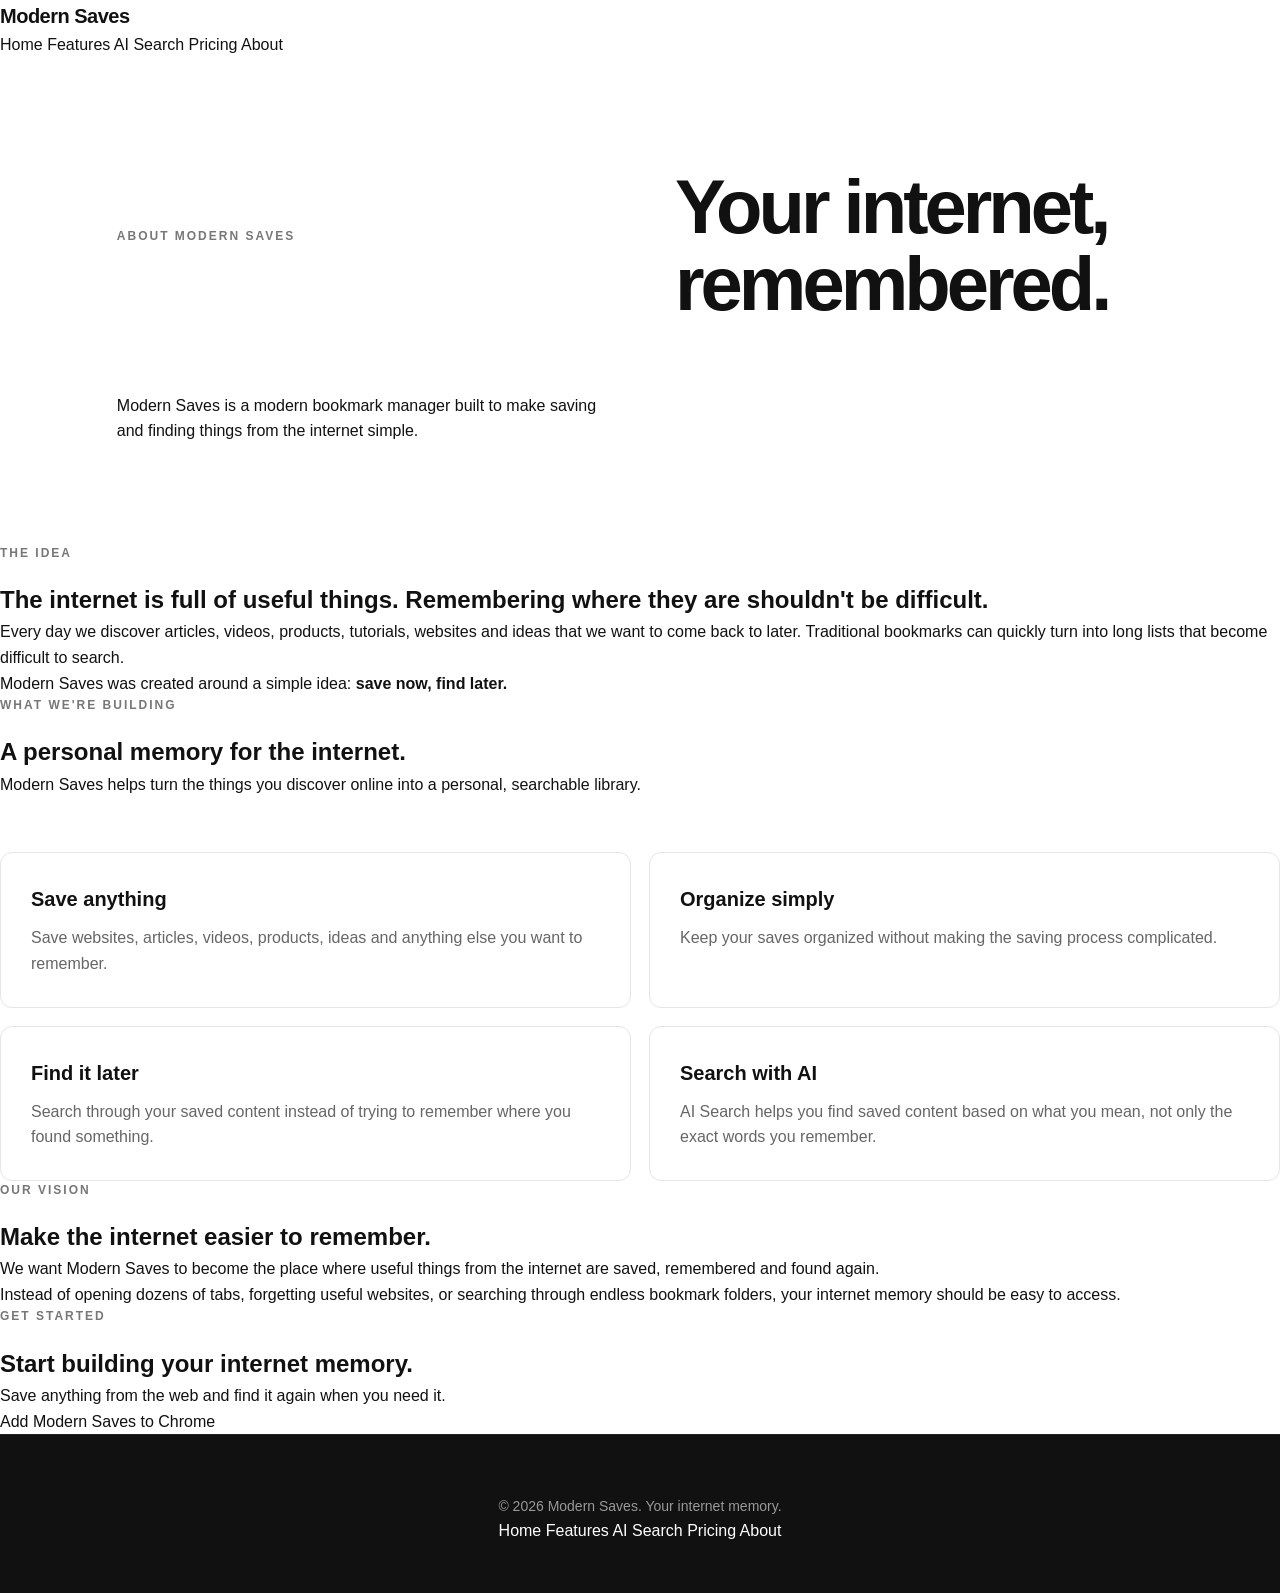
==== about.html @ 0cae53b7 "Add About page for Modern Saves website This file contains the HTML structure and content for the Ab" ====
<!DOCTYPE html>
<html lang="en">
<head>
    <meta charset="UTF-8">
    <meta name="viewport" content="width=device-width, initial-scale=1.0">

    <title>About Modern Saves — Your Internet Memory</title>

    <meta name="description" content="Learn about Modern Saves, a modern bookmark manager built to help you save anything from the web and find it again when you need it.">

    <meta name="keywords" content="Modern Saves, bookmark manager, bookmark organizer, save anything from the web, AI bookmark manager">

    <link rel="canonical" href="https://modern-saves-website-76wo.vercel.app/about.html">

    <meta property="og:title" content="About Modern Saves">
    <meta property="og:description" content="Modern Saves is your internet memory — save anything from the web and find it when you need it.">
    <meta property="og:type" content="website">
    <meta property="og:url" content="https://modern-saves-website-76wo.vercel.app/about.html">

    <link rel="stylesheet" href="style.css">
</head>

<body>

<header>
    <nav>
        <a href="index.html" class="logo">Modern Saves</a>

        <div class="nav-links">
            <a href="index.html">Home</a>
            <a href="features.html">Features</a>
            <a href="ai-search.html">AI Search</a>
            <a href="pricing.html">Pricing</a>
            <a href="about.html">About</a>
        </div>
    </nav>
</header>


<main>

<section class="hero">

    <p class="eyebrow">ABOUT MODERN SAVES</p>

    <h1>Your internet, remembered.</h1>

    <p>
        Modern Saves is a modern bookmark manager built to make saving
        and finding things from the internet simple.
    </p>

</section>


<section>

    <div class="section-heading">

        <p class="eyebrow">THE IDEA</p>

        <h2>The internet is full of useful things. Remembering where they are shouldn't be difficult.</h2>

        <p>
            Every day we discover articles, videos, products, tutorials,
            websites and ideas that we want to come back to later.
            Traditional bookmarks can quickly turn into long lists that
            become difficult to search.
        </p>

        <p>
            Modern Saves was created around a simple idea:
            <strong>save now, find later.</strong>
        </p>

    </div>

</section>


<section>

    <div class="section-heading">

        <p class="eyebrow">WHAT WE'RE BUILDING</p>

        <h2>A personal memory for the internet.</h2>

        <p>
            Modern Saves helps turn the things you discover online into
            a personal, searchable library.
        </p>

    </div>


    <div class="feature-grid">

        <div class="feature-card">
            <h3>Save anything</h3>

            <p>
                Save websites, articles, videos, products, ideas and
                anything else you want to remember.
            </p>
        </div>


        <div class="feature-card">
            <h3>Organize simply</h3>

            <p>
                Keep your saves organized without making the saving
                process complicated.
            </p>
        </div>


        <div class="feature-card">
            <h3>Find it later</h3>

            <p>
                Search through your saved content instead of trying to
                remember where you found something.
            </p>
        </div>


        <div class="feature-card">
            <h3>Search with AI</h3>

            <p>
                AI Search helps you find saved content based on what
                you mean, not only the exact words you remember.
            </p>
        </div>

    </div>

</section>


<section>

    <div class="section-heading">

        <p class="eyebrow">OUR VISION</p>

        <h2>Make the internet easier to remember.</h2>

        <p>
            We want Modern Saves to become the place where useful things
            from the internet are saved, remembered and found again.
        </p>

        <p>
            Instead of opening dozens of tabs, forgetting useful websites,
            or searching through endless bookmark folders, your internet
            memory should be easy to access.
        </p>

    </div>

</section>


<section class="cta">

    <p class="eyebrow">GET STARTED</p>

    <h2>Start building your internet memory.</h2>

    <p>
        Save anything from the web and find it again when you need it.
    </p>

    <a href="https://chromewebstore.google.com/detail/modern-saves/fnjaghebjbpdjbkgcealmfcdiagnfbpa"
       class="button">
        Add Modern Saves to Chrome
    </a>

</section>

</main>


<footer>

    <p>© 2026 Modern Saves. Your internet memory.</p>

    <div>
        <a href="index.html">Home</a>
        <a href="features.html">Features</a>
        <a href="ai-search.html">AI Search</a>
        <a href="pricing.html">Pricing</a>
        <a href="about.html">About</a>
    </div>

</footer>

<script src="script.js"></script>

</body>
</html>
---- style.css ----
* {
    margin: 0;
    padding: 0;
    box-sizing: border-box;
}

html {
    scroll-behavior: smooth;
}

body {
    font-family: -apple-system, BlinkMacSystemFont, "Segoe UI", sans-serif;
    background: #ffffff;
    color: #111111;
    line-height: 1.6;
}

a {
    color: inherit;
    text-decoration: none;
}

/* NAVBAR */

.navbar {
    height: 72px;
    display: flex;
    align-items: center;
    justify-content: space-between;
    padding: 0 6%;
    border-bottom: 1px solid #eeeeee;
    position: sticky;
    top: 0;
    background: rgba(255, 255, 255, 0.95);
    backdrop-filter: blur(12px);
    z-index: 100;
}

.logo {
    font-size: 20px;
    font-weight: 700;
    letter-spacing: -0.5px;
}

.navbar nav {
    display: flex;
    gap: 28px;
    font-size: 14px;
    color: #555555;
}

.navbar nav a:hover {
    color: #111111;
}

.nav-button,
.primary-button {
    display: inline-block;
    background: #111111;
    color: #ffffff;
    padding: 12px 20px;
    border-radius: 8px;
    font-size: 14px;
    font-weight: 600;
    transition: 0.2s ease;
}

.nav-button:hover,
.primary-button:hover {
    transform: translateY(-2px);
    opacity: 0.9;
}

/* HERO */

.hero {
    max-width: 1200px;
    margin: auto;
    padding: 110px 6% 100px;
    display: grid;
    grid-template-columns: 1fr 1fr;
    gap: 70px;
    align-items: center;
}

.eyebrow {
    font-size: 12px;
    font-weight: 700;
    letter-spacing: 2px;
    color: #777777;
    margin-bottom: 18px;
}

.hero h1 {
    font-size: clamp(44px, 6vw, 76px);
    line-height: 1.02;
    letter-spacing: -4px;
    max-width: 700px;
}

.hero h1 span {
    display: block;
    color: #777777;
}

.hero-text {
    margin-top: 26px;
    max-width: 580px;
    font-size: 18px;
    color: #666666;
}

.hero-buttons {
    display: flex;
    gap: 14px;
    margin-top: 34px;
    flex-wrap: wrap;
}

.secondary-button {
    display: inline-block;
    padding: 12px 20px;
    border: 1px solid #dddddd;
    border-radius: 8px;
    font-size: 14px;
    font-weight: 600;
}

.secondary-button:hover {
    background: #f5f5f5;
}

/* PRODUCT PREVIEW */

.product-preview {
    display: flex;
    justify-content: center;
}

.preview-window {
    width: 100%;
    max-width: 520px;
    border: 1px solid #dddddd;
    border-radius: 14px;
    overflow: hidden;
    box-shadow: 0 25px 70px rgba(0, 0, 0, 0.12);
}

.preview-top {
    height: 48px;
    display: flex;
    align-items: center;
    justify-content: center;
    border-bottom: 1px solid #eeeeee;
    position: relative;
}

.preview-dots {
    position: absolute;
    left: 16px;
    display: flex;
    gap: 5px;
}

.preview-dots span {
    width: 8px;
    height: 8px;
    border-radius: 50%;
    background: #cccccc;
}

.preview-title {
    font-size: 13px;
    font-weight: 600;
}

.preview-content {
    display: flex;
    min-height: 350px;
}

.preview-sidebar {
    width: 135px;
    padding: 20px 15px;
    border-right: 1px solid #eeeeee;
    font-size: 12px;
}

.preview-sidebar strong {
    display: block;
    margin-bottom: 20px;
}

.preview-sidebar div {
    padding: 7px 0;
    color: #777777;
}

.preview-main {
    flex: 1;
    padding: 20px;
}

.preview-search {
    border: 1px solid #dddddd;
    padding: 10px 12px;
    border-radius: 7px;
    font-size: 12px;
    color: #888888;
    margin-bottom: 18px;
}

.save-card {
    border: 1px solid #eeeeee;
    padding: 15px;
    border-radius: 8px;
    margin-bottom: 10px;
}

.save-card strong {
    font-size: 13px;
}

.save-card p {
    font-size: 11px;
    color: #888888;
    margin-top: 4px;
}

/* SECTIONS */

.section {
    max-width: 1100px;
    margin: auto;
    padding: 110px 6%;
}

.section-light {
    max-width: none;
    background: #f7f7f7;
    padding-left: calc((100% - 980px) / 2);
    padding-right: calc((100% - 980px) / 2);
}

.section h2 {
    font-size: clamp(34px, 5vw, 54px);
    line-height: 1.1;
    letter-spacing: -2px;
    max-width: 750px;
}

.section-intro {
    max-width: 650px;
    margin-top: 20px;
    color: #666666;
    font-size: 17px;
}

/* STEPS */

.steps {
    display: grid;
    grid-template-columns: repeat(3, 1fr);
    gap: 50px;
    margin-top: 65px;
}

.step-number {
    font-size: 13px;
    font-weight: 700;
    color: #999999;
    margin-bottom: 20px;
}

.step h3 {
    font-size: 21px;
    margin-bottom: 10px;
}

.step p {
    color: #666666;
    font-size: 15px;
}

/* FEATURES */

.feature-grid {
    display: grid;
    grid-template-columns: repeat(2, 1fr);
    gap: 18px;
    margin-top: 55px;
}

.feature-card {
    background: #ffffff;
    border: 1px solid #e5e5e5;
    padding: 30px;
    border-radius: 12px;
}

.feature-card h3 {
    font-size: 20px;
    margin-bottom: 10px;
}

.feature-card p {
    color: #666666;
}

/* AI */

.ai-section {
    text-align: center;
}

.ai-section h2,
.ai-section .section-intro {
    margin-left: auto;
    margin-right: auto;
}

.ai-example {
    max-width: 650px;
    margin: 45px auto 0;
    text-align: left;
}

.ai-search-box {
    border: 1px solid #cccccc;
    border-radius: 10px;
    padding: 17px;
    display: flex;
    gap: 10px;
    font-size: 14px;
}

.ai-result {
    margin-top: 12px;
    padding: 22px;
    background: #f6f6f6;
    border-radius: 10px;
}

.ai-result p {
    margin-top: 5px;
    color: #666666;
    font-size: 14px;
}

/* USE CASES */

.use-case-grid {
    display: grid;
    grid-template-columns: repeat(2, 1fr);
    gap: 35px;
    margin-top: 55px;
}

.use-case-grid h3 {
    font-size: 20px;
    margin-bottom: 7px;
}

.use-case-grid p {
    color: #666666;
}

/* FAQ */

.faq {
    max-width: 750px;
    margin-top: 45px;
}

details {
    border-bottom: 1px solid #dddddd;
    padding: 20px 0;
}

summary {
    cursor: pointer;
    font-weight: 600;
}

details p {
    margin-top: 12px;
    color: #666666;
}

/* FINAL CTA */

.final-cta {
    text-align: center;
    padding: 120px 6%;
    background: #111111;
    color: #ffffff;
}

.final-cta .eyebrow {
    color: #999999;
}

.final-cta h2 {
    max-width: 750px;
    margin: auto;
    font-size: clamp(40px, 6vw, 65px);
    line-height: 1.05;
    letter-spacing: -3px;
}

.final-cta p {
    color: #aaaaaa;
    margin: 20px 0 30px;
}

.final-cta .primary-button {
    background: #ffffff;
    color: #111111;
}

/* FOOTER */

footer {
    padding: 50px 6%;
    text-align: center;
    border-top: 1px solid #222222;
    background: #111111;
    color: #ffffff;
}

footer p {
    color: #999999;
    margin-top: 10px;
    font-size: 14px;
}

footer .copyright {
    margin-top: 25px;
    font-size: 12px;
}

/* MOBILE */

@media (max-width: 800px) {

    .navbar {
        padding: 0 5%;
    }

    .navbar nav {
        display: none;
    }

    .hero {
        grid-template-columns: 1fr;
        padding-top: 70px;
    }

    .hero h1 {
        letter-spacing: -2px;
    }

    .steps {
        grid-template-columns: 1fr;
        gap: 35px;
    }

    .feature-grid,
    .use-case-grid {
        grid-template-columns: 1fr;
    }

    .section-light {
        padding-left: 6%;
        padding-right: 6%;
    }

    .preview-sidebar {
        display: none;
    }
}
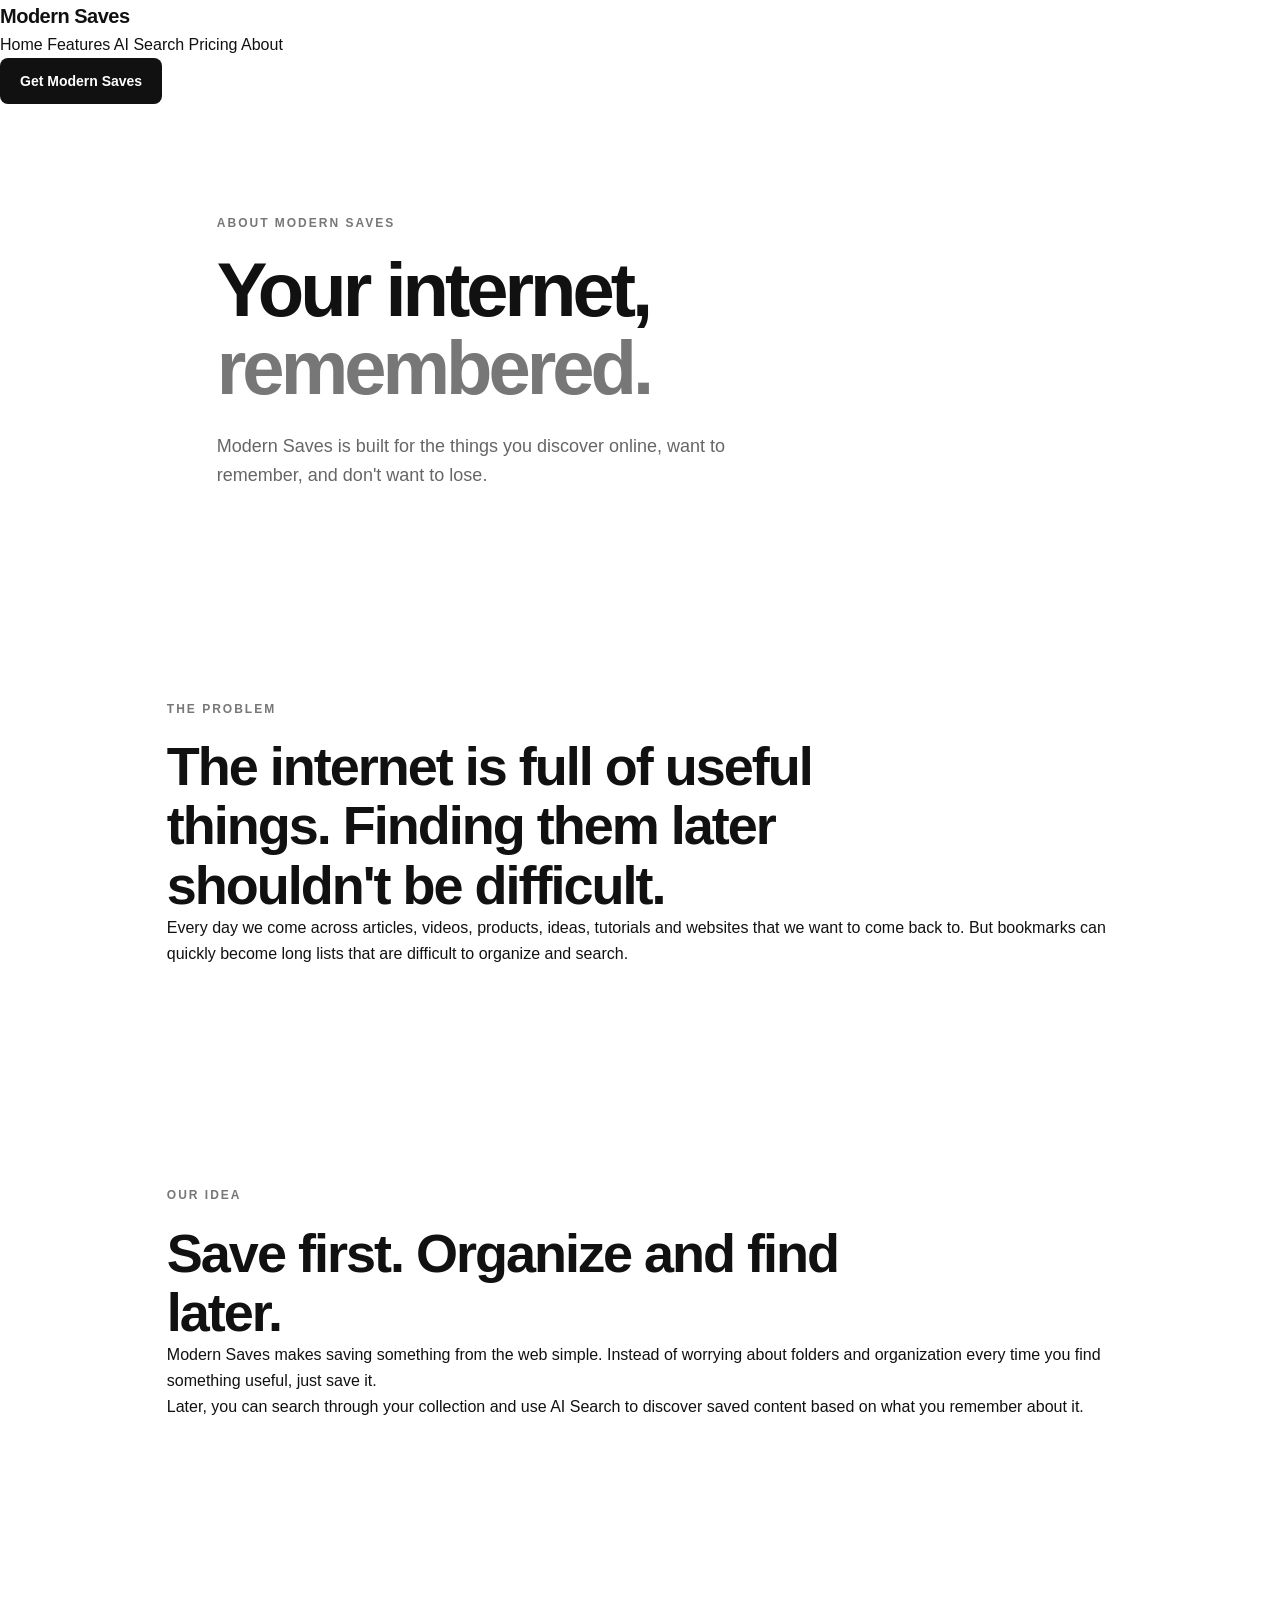
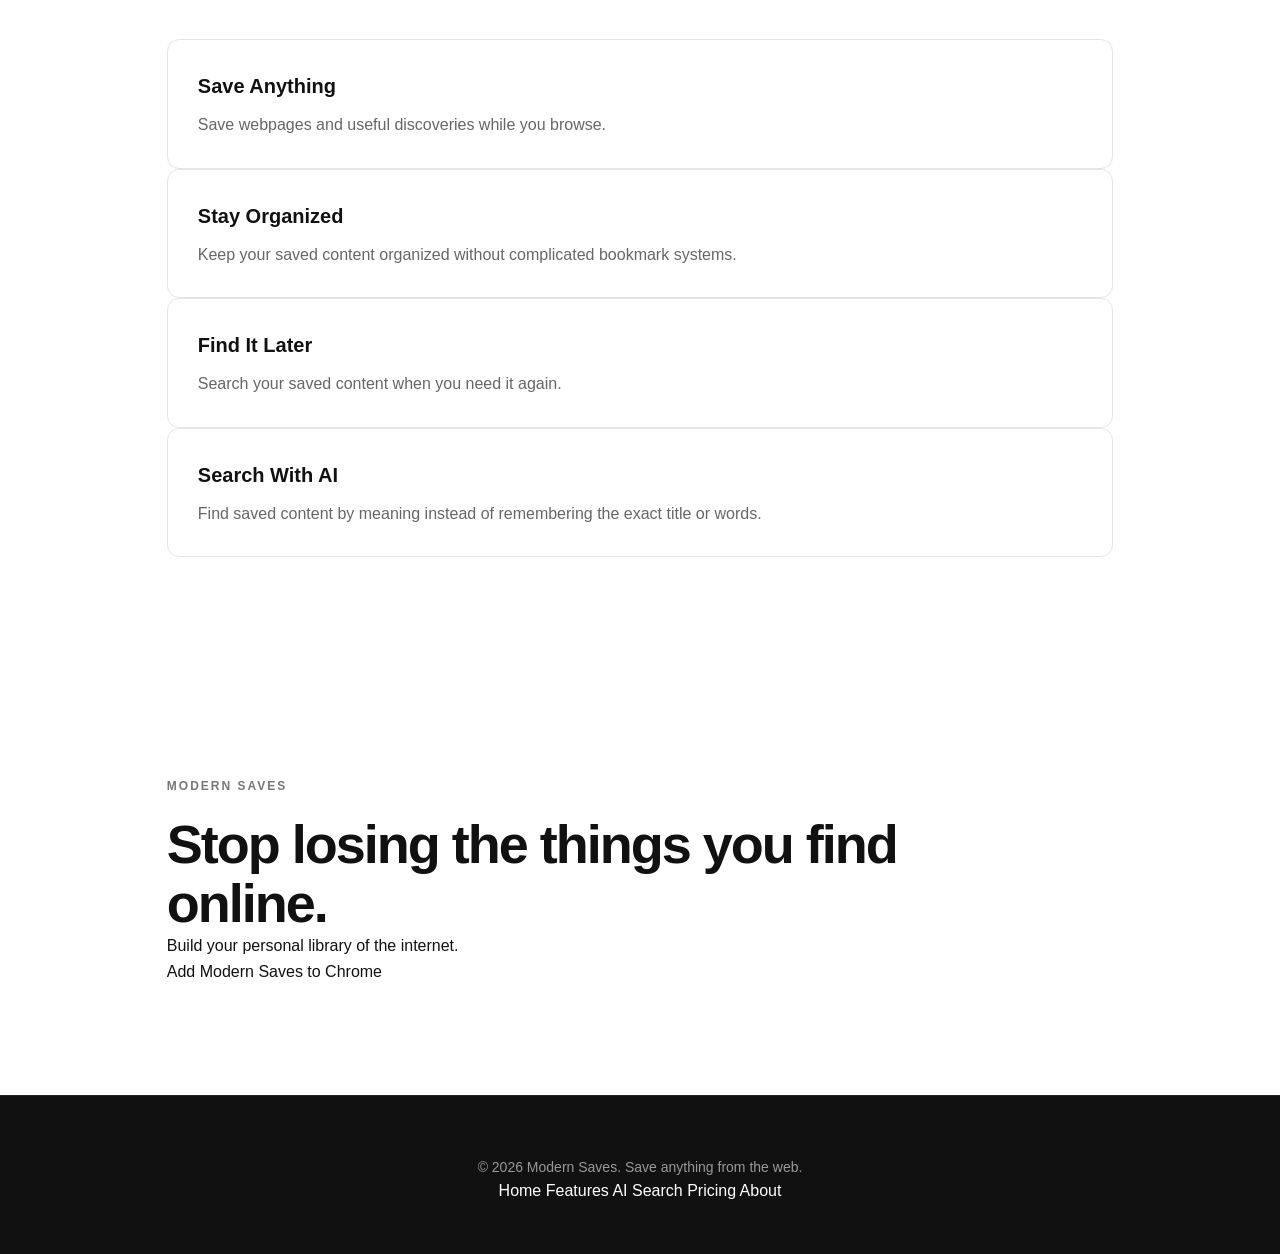
==== commit fd2eb2b1: "Add files via upload" ====
--- a/about.html
+++ b/about.html
@@ -1,204 +1,237 @@
-<!DOCTYPE html>
-<html lang="en">
-<head>
-    <meta charset="UTF-8">
-    <meta name="viewport" content="width=device-width, initial-scale=1.0">
-
-    <title>About Modern Saves — Your Internet Memory</title>
-
-    <meta name="description" content="Learn about Modern Saves, a modern bookmark manager built to help you save anything from the web and find it again when you need it.">
-
-    <meta name="keywords" content="Modern Saves, bookmark manager, bookmark organizer, save anything from the web, AI bookmark manager">
-
-    <link rel="canonical" href="https://modern-saves-website-76wo.vercel.app/about.html">
-
-    <meta property="og:title" content="About Modern Saves">
-    <meta property="og:description" content="Modern Saves is your internet memory — save anything from the web and find it when you need it.">
-    <meta property="og:type" content="website">
-    <meta property="og:url" content="https://modern-saves-website-76wo.vercel.app/about.html">
-
-    <link rel="stylesheet" href="style.css">
-</head>
-
-<body>
-
-<header>
-    <nav>
-        <a href="index.html" class="logo">Modern Saves</a>
-
-        <div class="nav-links">
-            <a href="index.html">Home</a>
-            <a href="features.html">Features</a>
-            <a href="ai-search.html">AI Search</a>
-            <a href="pricing.html">Pricing</a>
-            <a href="about.html">About</a>
-        </div>
-    </nav>
-</header>
-
-
-<main>
-
-<section class="hero">
-
-    <p class="eyebrow">ABOUT MODERN SAVES</p>
-
-    <h1>Your internet, remembered.</h1>
-
-    <p>
-        Modern Saves is a modern bookmark manager built to make saving
-        and finding things from the internet simple.
-    </p>
-
-</section>
-
-
-<section>
-
-    <div class="section-heading">
-
-        <p class="eyebrow">THE IDEA</p>
-
-        <h2>The internet is full of useful things. Remembering where they are shouldn't be difficult.</h2>
-
-        <p>
-            Every day we discover articles, videos, products, tutorials,
-            websites and ideas that we want to come back to later.
-            Traditional bookmarks can quickly turn into long lists that
-            become difficult to search.
-        </p>
-
-        <p>
-            Modern Saves was created around a simple idea:
-            <strong>save now, find later.</strong>
-        </p>
-
-    </div>
-
-</section>
-
-
-<section>
-
-    <div class="section-heading">
-
-        <p class="eyebrow">WHAT WE'RE BUILDING</p>
-
-        <h2>A personal memory for the internet.</h2>
-
-        <p>
-            Modern Saves helps turn the things you discover online into
-            a personal, searchable library.
-        </p>
-
-    </div>
-
-
-    <div class="feature-grid">
-
-        <div class="feature-card">
-            <h3>Save anything</h3>
-
-            <p>
-                Save websites, articles, videos, products, ideas and
-                anything else you want to remember.
-            </p>
-        </div>
-
-
-        <div class="feature-card">
-            <h3>Organize simply</h3>
-
-            <p>
-                Keep your saves organized without making the saving
-                process complicated.
-            </p>
-        </div>
-
-
-        <div class="feature-card">
-            <h3>Find it later</h3>
-
-            <p>
-                Search through your saved content instead of trying to
-                remember where you found something.
-            </p>
-        </div>
-
-
-        <div class="feature-card">
-            <h3>Search with AI</h3>
-
-            <p>
-                AI Search helps you find saved content based on what
-                you mean, not only the exact words you remember.
-            </p>
-        </div>
-
-    </div>
-
-</section>
-
-
-<section>
-
-    <div class="section-heading">
-
-        <p class="eyebrow">OUR VISION</p>
-
-        <h2>Make the internet easier to remember.</h2>
-
-        <p>
-            We want Modern Saves to become the place where useful things
-            from the internet are saved, remembered and found again.
-        </p>
-
-        <p>
-            Instead of opening dozens of tabs, forgetting useful websites,
-            or searching through endless bookmark folders, your internet
-            memory should be easy to access.
-        </p>
-
-    </div>
-
-</section>
-
-
-<section class="cta">
-
-    <p class="eyebrow">GET STARTED</p>
-
-    <h2>Start building your internet memory.</h2>
-
-    <p>
-        Save anything from the web and find it again when you need it.
-    </p>
-
-    <a href="https://chromewebstore.google.com/detail/modern-saves/fnjaghebjbpdjbkgcealmfcdiagnfbpa"
-       class="button">
-        Add Modern Saves to Chrome
-    </a>
-
-</section>
-
-</main>
-
-
-<footer>
-
-    <p>© 2026 Modern Saves. Your internet memory.</p>
-
-    <div>
-        <a href="index.html">Home</a>
-        <a href="features.html">Features</a>
-        <a href="ai-search.html">AI Search</a>
-        <a href="pricing.html">Pricing</a>
-        <a href="about.html">About</a>
-    </div>
-
-</footer>
-
-<script src="script.js"></script>
-
-</body>
-</html>
+<!DOCTYPE html>
+<html lang="en">
+<head>
+    <meta charset="UTF-8">
+    <meta name="viewport" content="width=device-width, initial-scale=1.0">
+
+    <title>About Modern Saves — Your Internet Memory</title>
+
+    <meta
+        name="description"
+        content="Learn about Modern Saves, a modern bookmark manager designed to help you save anything from the web and find it later."
+    >
+
+    <meta
+        name="keywords"
+        content="Modern Saves, bookmark manager, bookmark organizer, save anything from the web, AI bookmark manager, Chrome extension"
+    >
+
+    <link
+        rel="canonical"
+        href="https://modern-saves-website-76wo.vercel.app/about.html"
+    >
+
+    <meta property="og:title" content="About Modern Saves">
+    <meta
+        property="og:description"
+        content="Modern Saves is your internet memory — save anything from the web and find it when you need it."
+    >
+    <meta property="og:type" content="website">
+    <meta
+        property="og:url"
+        content="https://modern-saves-website-76wo.vercel.app/about.html"
+    >
+
+    <link rel="stylesheet" href="style.css">
+</head>
+
+<body>
+
+<header class="header">
+    <div class="container nav">
+
+        <a href="index.html" class="logo">
+            Modern Saves
+        </a>
+
+        <nav class="nav-links">
+            <a href="index.html">Home</a>
+            <a href="features.html">Features</a>
+            <a href="ai-search.html">AI Search</a>
+            <a href="pricing.html">Pricing</a>
+            <a href="about.html">About</a>
+        </nav>
+
+        <a
+            href="https://chromewebstore.google.com/detail/modern-saves/fnjaghebjbpdjbkgcealmfcdiagnfbpa"
+            class="nav-button"
+            target="_blank"
+            rel="noopener"
+        >
+            Get Modern Saves
+        </a>
+
+    </div>
+</header>
+
+
+<main>
+
+<section class="hero">
+    <div class="container">
+
+        <p class="eyebrow">ABOUT MODERN SAVES</p>
+
+        <h1>
+            Your internet,
+            <span>remembered.</span>
+        </h1>
+
+        <p class="hero-text">
+            Modern Saves is built for the things you discover online,
+            want to remember, and don't want to lose.
+        </p>
+
+    </div>
+</section>
+
+
+<section class="section">
+    <div class="container">
+
+        <div class="section-heading">
+
+            <p class="eyebrow">THE PROBLEM</p>
+
+            <h2>
+                The internet is full of useful things.
+                Finding them later shouldn't be difficult.
+            </h2>
+
+            <p>
+                Every day we come across articles, videos, products, ideas,
+                tutorials and websites that we want to come back to.
+                But bookmarks can quickly become long lists that are
+                difficult to organize and search.
+            </p>
+
+        </div>
+
+    </div>
+</section>
+
+
+<section class="section">
+    <div class="container">
+
+        <div class="section-heading">
+
+            <p class="eyebrow">OUR IDEA</p>
+
+            <h2>
+                Save first. Organize and find later.
+            </h2>
+
+            <p>
+                Modern Saves makes saving something from the web simple.
+                Instead of worrying about folders and organization every
+                time you find something useful, just save it.
+            </p>
+
+            <p>
+                Later, you can search through your collection and use
+                AI Search to discover saved content based on what you
+                remember about it.
+            </p>
+
+        </div>
+
+    </div>
+</section>
+
+
+<section class="section">
+    <div class="container">
+
+        <div class="features-grid">
+
+            <article class="feature-card">
+                <h3>Save Anything</h3>
+                <p>
+                    Save webpages and useful discoveries while you browse.
+                </p>
+            </article>
+
+            <article class="feature-card">
+                <h3>Stay Organized</h3>
+                <p>
+                    Keep your saved content organized without complicated
+                    bookmark systems.
+                </p>
+            </article>
+
+            <article class="feature-card">
+                <h3>Find It Later</h3>
+                <p>
+                    Search your saved content when you need it again.
+                </p>
+            </article>
+
+            <article class="feature-card">
+                <h3>Search With AI</h3>
+                <p>
+                    Find saved content by meaning instead of remembering
+                    the exact title or words.
+                </p>
+            </article>
+
+        </div>
+
+    </div>
+</section>
+
+
+<section class="section">
+    <div class="container">
+
+        <div class="cta-box">
+
+            <p class="eyebrow">MODERN SAVES</p>
+
+            <h2>
+                Stop losing the things you find online.
+            </h2>
+
+            <p>
+                Build your personal library of the internet.
+            </p>
+
+            <a
+                href="https://chromewebstore.google.com/detail/modern-saves/fnjaghebjbpdjbkgcealmfcdiagnfbpa"
+                class="button button-primary"
+                target="_blank"
+                rel="noopener"
+            >
+                Add Modern Saves to Chrome
+            </a>
+
+        </div>
+
+    </div>
+</section>
+
+</main>
+
+
+<footer class="footer">
+
+    <div class="container">
+
+        <p>
+            © 2026 Modern Saves. Save anything from the web.
+        </p>
+
+        <div>
+            <a href="index.html">Home</a>
+            <a href="features.html">Features</a>
+            <a href="ai-search.html">AI Search</a>
+            <a href="pricing.html">Pricing</a>
+            <a href="about.html">About</a>
+        </div>
+
+    </div>
+
+</footer>
+
+</body>
+</html>
--- a/style.css
+++ b/style.css
@@ -439,6 +439,17 @@
     font-size: 12px;
 }
 
+/* INNER PAGES */
+
+.hero:not(:has(.product-preview)) {
+    grid-template-columns: 1fr;
+    max-width: 1000px;
+}
+
+.hero:not(:has(.product-preview)) > div {
+    max-width: 760px;
+}
+
 /* MOBILE */
 
 @media (max-width: 800px) {
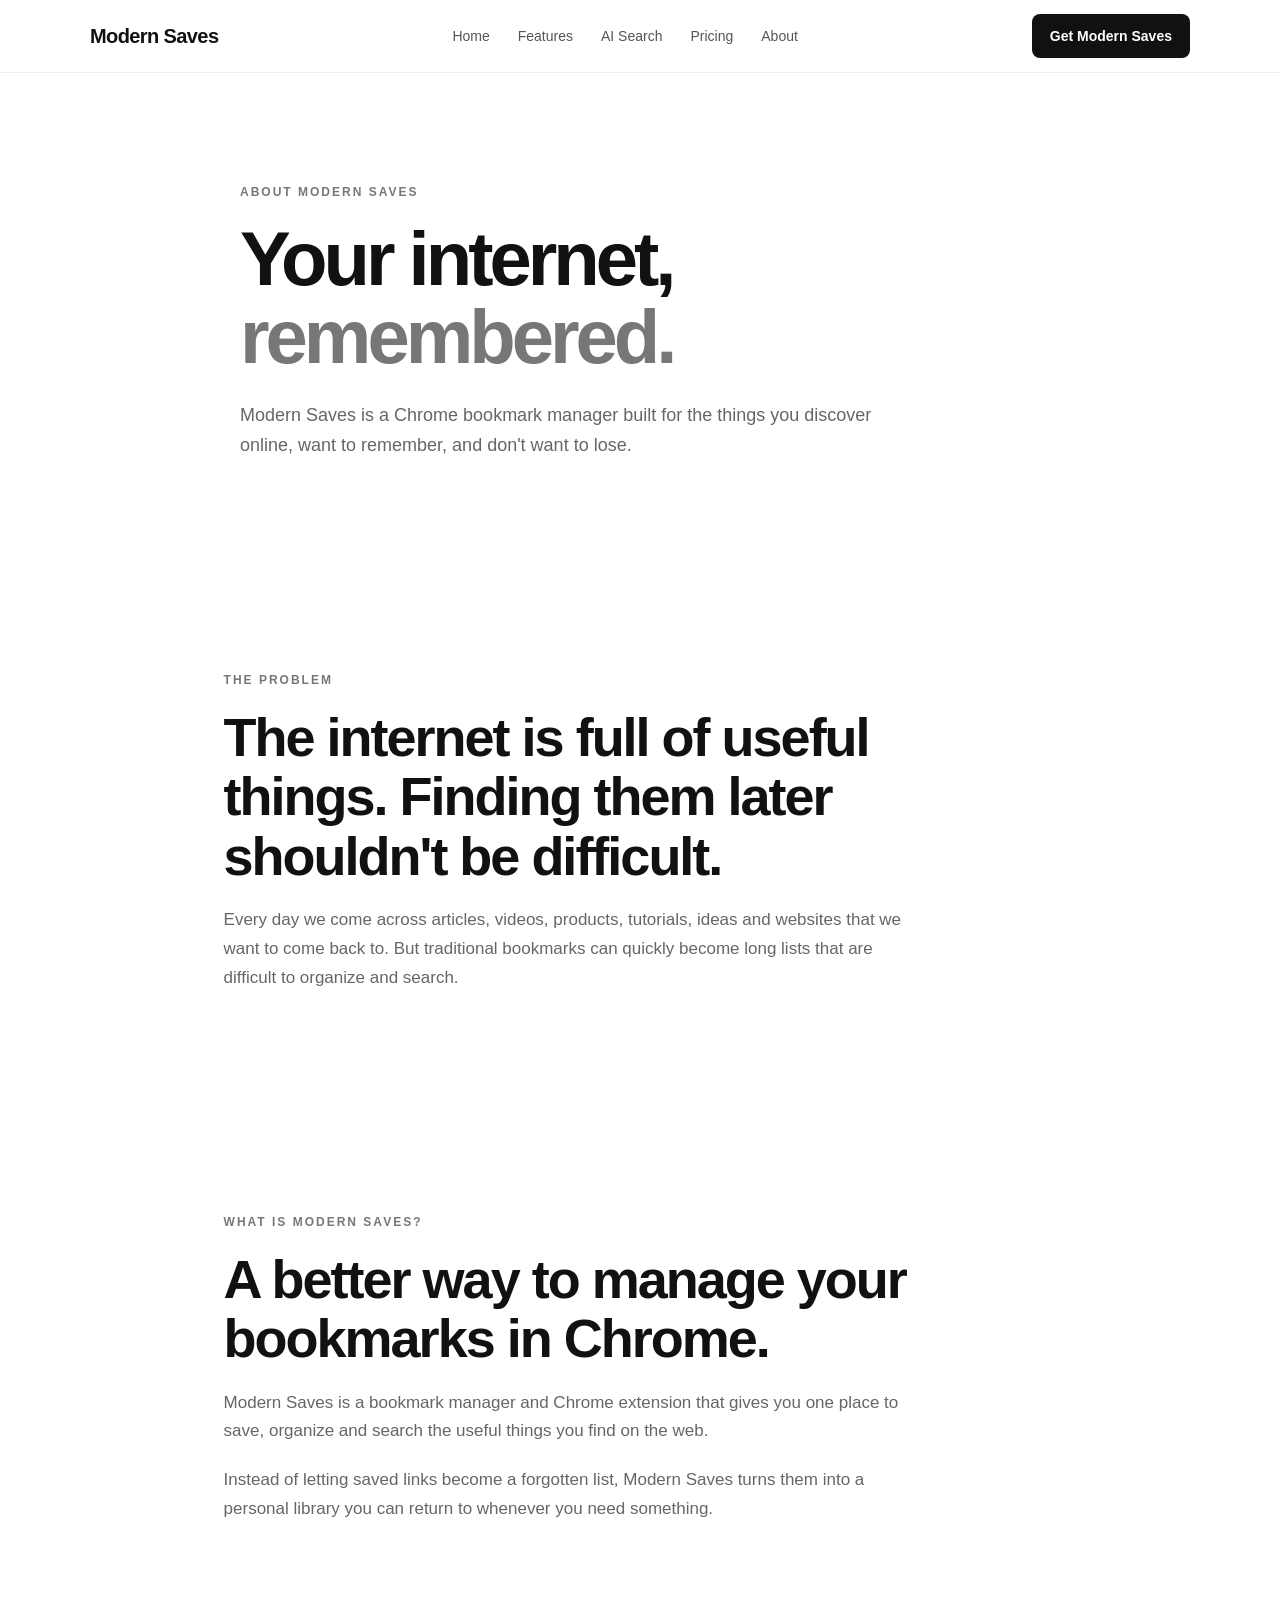
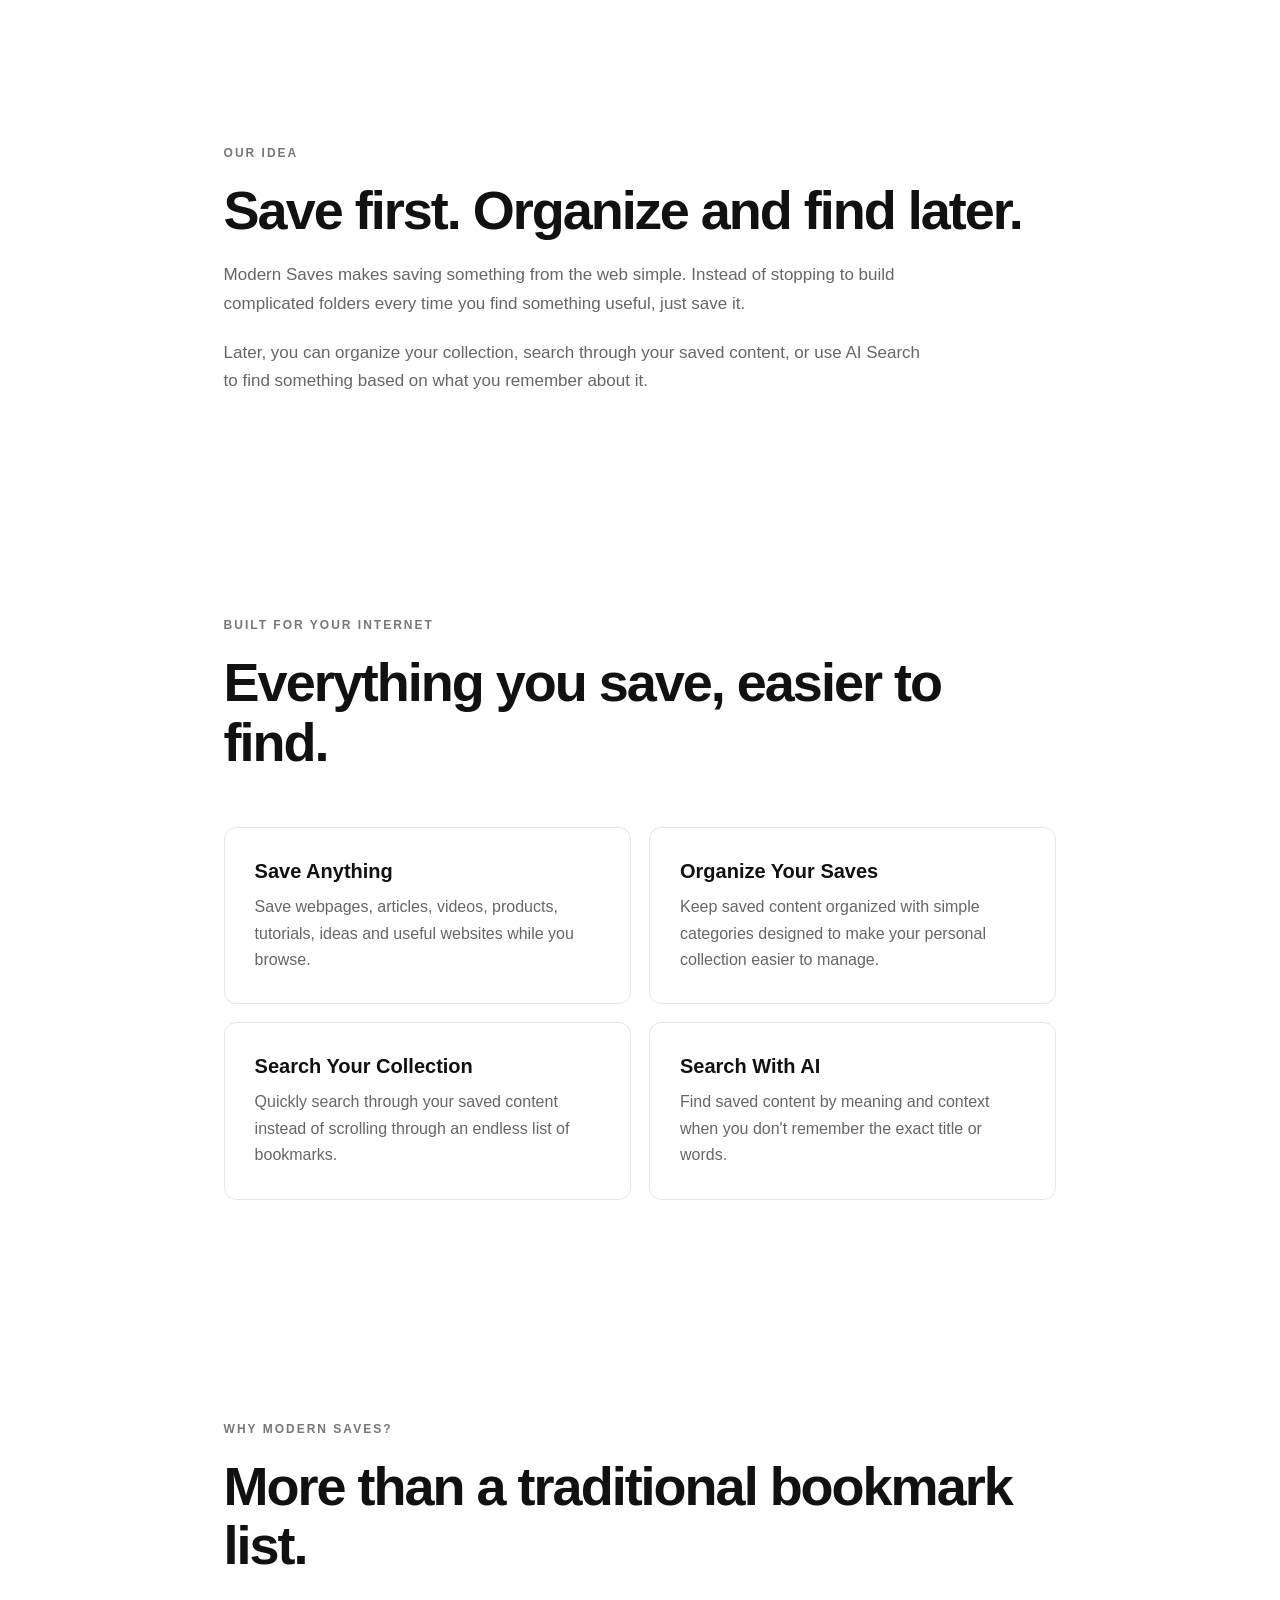
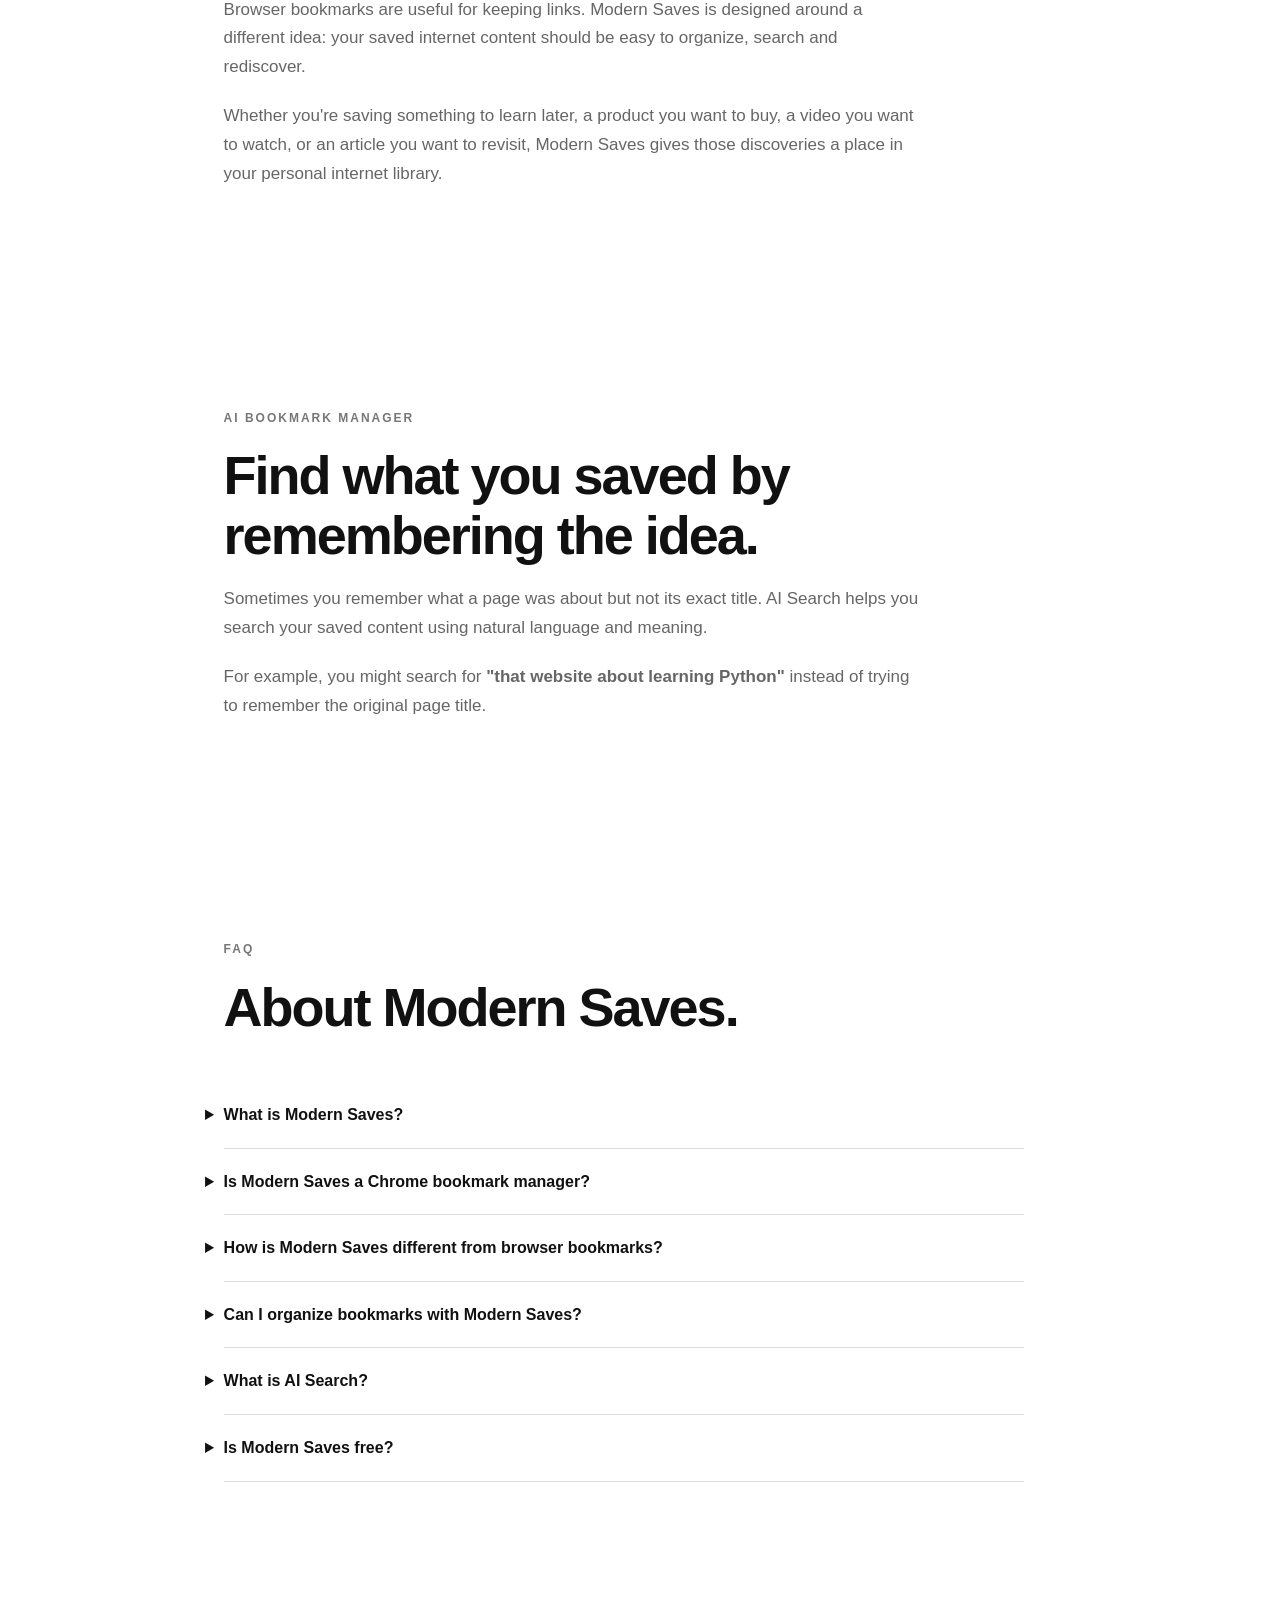
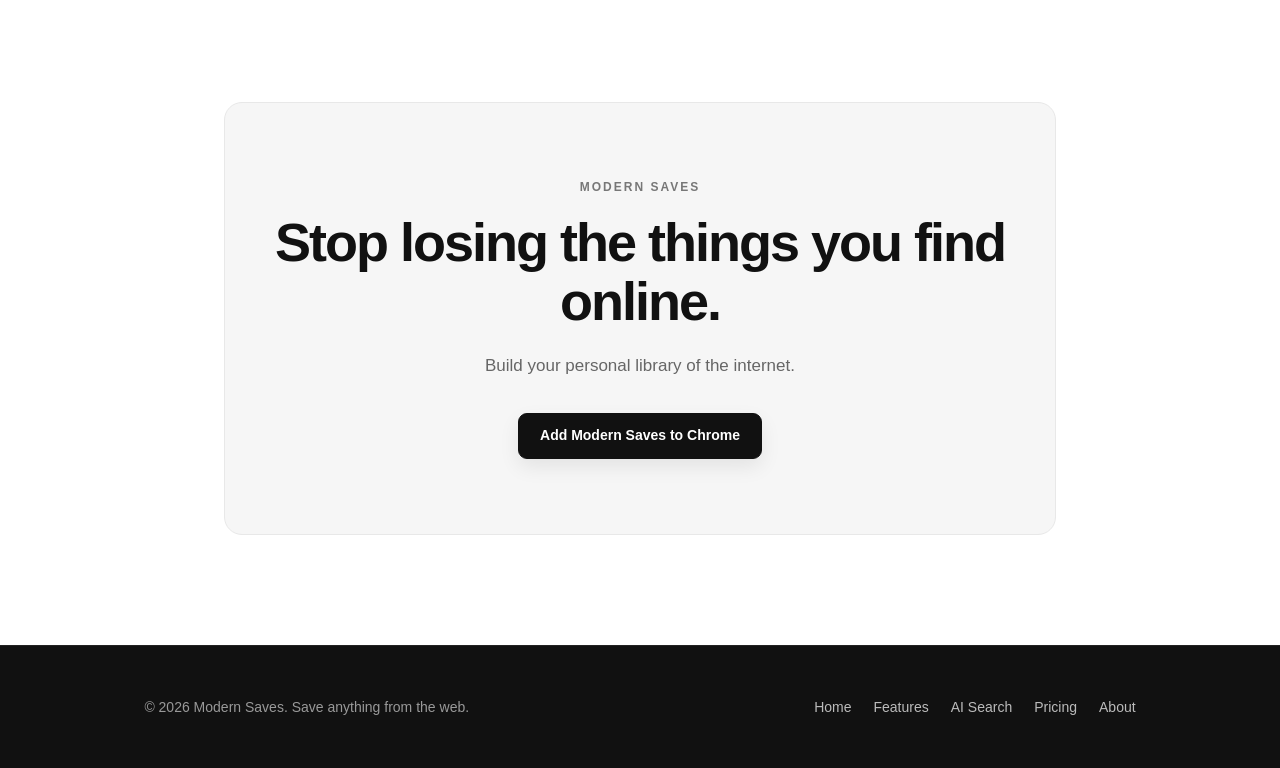
==== commit d7f70b49: "Complete SEO, translations and Sentry setup" ====
--- a/about.html
+++ b/about.html
@@ -1,237 +1,581 @@
-<!DOCTYPE html>
-<html lang="en">
-<head>
-    <meta charset="UTF-8">
-    <meta name="viewport" content="width=device-width, initial-scale=1.0">
-
-    <title>About Modern Saves — Your Internet Memory</title>
-
-    <meta
-        name="description"
-        content="Learn about Modern Saves, a modern bookmark manager designed to help you save anything from the web and find it later."
-    >
-
-    <meta
-        name="keywords"
-        content="Modern Saves, bookmark manager, bookmark organizer, save anything from the web, AI bookmark manager, Chrome extension"
-    >
-
-    <link
-        rel="canonical"
-        href="https://modern-saves-website-76wo.vercel.app/about.html"
-    >
-
-    <meta property="og:title" content="About Modern Saves">
-    <meta
-        property="og:description"
-        content="Modern Saves is your internet memory — save anything from the web and find it when you need it."
-    >
-    <meta property="og:type" content="website">
-    <meta
-        property="og:url"
-        content="https://modern-saves-website-76wo.vercel.app/about.html"
-    >
-
-    <link rel="stylesheet" href="style.css">
-</head>
-
-<body>
-
-<header class="header">
-    <div class="container nav">
-
-        <a href="index.html" class="logo">
-            Modern Saves
-        </a>
-
-        <nav class="nav-links">
-            <a href="index.html">Home</a>
-            <a href="features.html">Features</a>
-            <a href="ai-search.html">AI Search</a>
-            <a href="pricing.html">Pricing</a>
-            <a href="about.html">About</a>
-        </nav>
-
-        <a
-            href="https://chromewebstore.google.com/detail/modern-saves/fnjaghebjbpdjbkgcealmfcdiagnfbpa"
-            class="nav-button"
-            target="_blank"
-            rel="noopener"
-        >
-            Get Modern Saves
-        </a>
-
-    </div>
-</header>
-
-
-<main>
-
-<section class="hero">
-    <div class="container">
-
-        <p class="eyebrow">ABOUT MODERN SAVES</p>
-
-        <h1>
-            Your internet,
-            <span>remembered.</span>
-        </h1>
-
-        <p class="hero-text">
-            Modern Saves is built for the things you discover online,
-            want to remember, and don't want to lose.
-        </p>
-
-    </div>
-</section>
-
-
-<section class="section">
-    <div class="container">
-
-        <div class="section-heading">
-
-            <p class="eyebrow">THE PROBLEM</p>
-
-            <h2>
-                The internet is full of useful things.
-                Finding them later shouldn't be difficult.
-            </h2>
-
-            <p>
-                Every day we come across articles, videos, products, ideas,
-                tutorials and websites that we want to come back to.
-                But bookmarks can quickly become long lists that are
-                difficult to organize and search.
-            </p>
-
-        </div>
-
-    </div>
-</section>
-
-
-<section class="section">
-    <div class="container">
-
-        <div class="section-heading">
-
-            <p class="eyebrow">OUR IDEA</p>
-
-            <h2>
-                Save first. Organize and find later.
-            </h2>
-
-            <p>
-                Modern Saves makes saving something from the web simple.
-                Instead of worrying about folders and organization every
-                time you find something useful, just save it.
-            </p>
-
-            <p>
-                Later, you can search through your collection and use
-                AI Search to discover saved content based on what you
-                remember about it.
-            </p>
-
-        </div>
-
-    </div>
-</section>
-
-
-<section class="section">
-    <div class="container">
-
-        <div class="features-grid">
-
-            <article class="feature-card">
-                <h3>Save Anything</h3>
-                <p>
-                    Save webpages and useful discoveries while you browse.
-                </p>
-            </article>
-
-            <article class="feature-card">
-                <h3>Stay Organized</h3>
-                <p>
-                    Keep your saved content organized without complicated
-                    bookmark systems.
-                </p>
-            </article>
-
-            <article class="feature-card">
-                <h3>Find It Later</h3>
-                <p>
-                    Search your saved content when you need it again.
-                </p>
-            </article>
-
-            <article class="feature-card">
-                <h3>Search With AI</h3>
-                <p>
-                    Find saved content by meaning instead of remembering
-                    the exact title or words.
-                </p>
-            </article>
-
-        </div>
-
-    </div>
-</section>
-
-
-<section class="section">
-    <div class="container">
-
-        <div class="cta-box">
-
-            <p class="eyebrow">MODERN SAVES</p>
-
-            <h2>
-                Stop losing the things you find online.
-            </h2>
-
-            <p>
-                Build your personal library of the internet.
-            </p>
-
-            <a
-                href="https://chromewebstore.google.com/detail/modern-saves/fnjaghebjbpdjbkgcealmfcdiagnfbpa"
-                class="button button-primary"
-                target="_blank"
-                rel="noopener"
-            >
-                Add Modern Saves to Chrome
-            </a>
-
-        </div>
-
-    </div>
-</section>
-
-</main>
-
-
-<footer class="footer">
-
-    <div class="container">
-
-        <p>
-            © 2026 Modern Saves. Save anything from the web.
-        </p>
-
-        <div>
-            <a href="index.html">Home</a>
-            <a href="features.html">Features</a>
-            <a href="ai-search.html">AI Search</a>
-            <a href="pricing.html">Pricing</a>
-            <a href="about.html">About</a>
-        </div>
-
-    </div>
-
-</footer>
-
-</body>
+<!DOCTYPE html>
+<html lang="en">
+<head>
+    <meta charset="UTF-8">
+    <meta name="viewport" content="width=device-width, initial-scale=1.0">
+
+    <title>About Modern Saves — Chrome Bookmark Manager</title>
+
+    <meta
+        name="description"
+        content="Learn about Modern Saves, a Chrome bookmark manager built to help you save, organize and find anything from the web with powerful search and AI Search."
+    >
+
+    <meta
+        name="keywords"
+        content="Modern Saves, Chrome bookmark manager, bookmark manager, bookmark organizer, bookmark manager extension, AI bookmark manager, save anything from the web, manage bookmarks in Chrome"
+    >
+
+    <link
+        rel="canonical"
+        href="https://modern-saves-website-76wo.vercel.app/about.html"
+    >
+
+    <meta
+        property="og:title"
+        content="About Modern Saves — Chrome Bookmark Manager"
+    >
+
+    <meta
+        property="og:description"
+        content="Modern Saves is a Chrome bookmark manager designed to help you save, organize and find useful things from the web."
+    >
+
+    <meta property="og:type" content="website">
+
+    <meta
+        property="og:url"
+        content="https://modern-saves-website-76wo.vercel.app/about.html"
+    >
+
+    <meta
+        name="twitter:card"
+        content="summary_large_image"
+    >
+
+    <meta
+        name="twitter:title"
+        content="About Modern Saves — Chrome Bookmark Manager"
+    >
+
+    <meta
+        name="twitter:description"
+        content="Save, organize and find anything from the web with Modern Saves."
+    >
+
+    <!-- STRUCTURED DATA -->
+    <script type="application/ld+json">
+    {
+        "@context": "https://schema.org",
+        "@type": "SoftwareApplication",
+        "name": "Modern Saves",
+        "description": "A Chrome bookmark manager that helps you save, organize and find anything from the web with powerful search and AI Search.",
+        "applicationCategory": "BrowserApplication",
+        "operatingSystem": "Chrome",
+        "url": "https://modern-saves-website-76wo.vercel.app/",
+        "downloadUrl": "https://chromewebstore.google.com/detail/modern-saves/fnjaghebjbpdjbkgcealmfcdiagnfbpa"
+    }
+    </script>
+
+    <script type="application/ld+json">
+    {
+        "@context": "https://schema.org",
+        "@type": "AboutPage",
+        "name": "About Modern Saves",
+        "description": "Learn about Modern Saves, a Chrome bookmark manager for saving, organizing and finding content from the web.",
+        "url": "https://modern-saves-website-76wo.vercel.app/about.html",
+        "about": {
+            "@type": "SoftwareApplication",
+            "name": "Modern Saves"
+        }
+    }
+    </script>
+
+    <link rel="stylesheet" href="style.css">
+</head>
+
+<body>
+
+<header class="header">
+    <div class="container nav">
+
+        <a href="index.html" class="logo">
+            Modern Saves
+        </a>
+
+        <nav class="nav-links">
+            <a href="index.html">Home</a>
+            <a href="features.html">Features</a>
+            <a href="ai-search.html">AI Search</a>
+            <a href="pricing.html">Pricing</a>
+            <a href="about.html">About</a>
+        </nav>
+
+        <a
+            href="https://chromewebstore.google.com/detail/modern-saves/fnjaghebjbpdjbkgcealmfcdiagnfbpa"
+            class="nav-button"
+            target="_blank"
+            rel="noopener"
+        >
+            Get Modern Saves
+        </a>
+
+    </div>
+</header>
+
+
+<main>
+
+<!-- HERO -->
+
+<section class="hero">
+
+    <div class="container">
+
+        <p class="eyebrow">
+            ABOUT MODERN SAVES
+        </p>
+
+        <h1>
+            Your internet,
+            <span>remembered.</span>
+        </h1>
+
+        <p class="hero-text">
+            Modern Saves is a Chrome bookmark manager built for the things
+            you discover online, want to remember, and don't want to lose.
+        </p>
+
+    </div>
+
+</section>
+
+
+<!-- THE PROBLEM -->
+
+<section class="section">
+
+    <div class="container">
+
+        <div class="section-heading">
+
+            <p class="eyebrow">
+                THE PROBLEM
+            </p>
+
+            <h2>
+                The internet is full of useful things.
+                Finding them later shouldn't be difficult.
+            </h2>
+
+            <p>
+                Every day we come across articles, videos, products,
+                tutorials, ideas and websites that we want to come back to.
+                But traditional bookmarks can quickly become long lists
+                that are difficult to organize and search.
+            </p>
+
+        </div>
+
+    </div>
+
+</section>
+
+
+<!-- WHAT IS MODERN SAVES -->
+
+<section class="section">
+
+    <div class="container">
+
+        <div class="section-heading">
+
+            <p class="eyebrow">
+                WHAT IS MODERN SAVES?
+            </p>
+
+            <h2>
+                A better way to manage your bookmarks in Chrome.
+            </h2>
+
+            <p>
+                Modern Saves is a bookmark manager and Chrome extension
+                that gives you one place to save, organize and search
+                the useful things you find on the web.
+            </p>
+
+            <p>
+                Instead of letting saved links become a forgotten list,
+                Modern Saves turns them into a personal library you can
+                return to whenever you need something.
+            </p>
+
+        </div>
+
+    </div>
+
+</section>
+
+
+<!-- OUR IDEA -->
+
+<section class="section">
+
+    <div class="container">
+
+        <div class="section-heading">
+
+            <p class="eyebrow">
+                OUR IDEA
+            </p>
+
+            <h2>
+                Save first. Organize and find later.
+            </h2>
+
+            <p>
+                Modern Saves makes saving something from the web simple.
+                Instead of stopping to build complicated folders every
+                time you find something useful, just save it.
+            </p>
+
+            <p>
+                Later, you can organize your collection, search through
+                your saved content, or use AI Search to find something
+                based on what you remember about it.
+            </p>
+
+        </div>
+
+    </div>
+
+</section>
+
+
+<!-- CORE FEATURES -->
+
+<section class="section">
+
+    <div class="container">
+
+        <div class="section-heading">
+
+            <p class="eyebrow">
+                BUILT FOR YOUR INTERNET
+            </p>
+
+            <h2>
+                Everything you save,
+                easier to find.
+            </h2>
+
+        </div>
+
+
+        <div class="features-grid">
+
+            <article class="feature-card">
+
+                <h3>
+                    Save Anything
+                </h3>
+
+                <p>
+                    Save webpages, articles, videos, products, tutorials,
+                    ideas and useful websites while you browse.
+                </p>
+
+            </article>
+
+
+            <article class="feature-card">
+
+                <h3>
+                    Organize Your Saves
+                </h3>
+
+                <p>
+                    Keep saved content organized with simple categories
+                    designed to make your personal collection easier to manage.
+                </p>
+
+            </article>
+
+
+            <article class="feature-card">
+
+                <h3>
+                    Search Your Collection
+                </h3>
+
+                <p>
+                    Quickly search through your saved content instead of
+                    scrolling through an endless list of bookmarks.
+                </p>
+
+            </article>
+
+
+            <article class="feature-card">
+
+                <h3>
+                    Search With AI
+                </h3>
+
+                <p>
+                    Find saved content by meaning and context when you
+                    don't remember the exact title or words.
+                </p>
+
+            </article>
+
+        </div>
+
+    </div>
+
+</section>
+
+
+<!-- DIFFERENCE -->
+
+<section class="section">
+
+    <div class="container">
+
+        <div class="section-heading">
+
+            <p class="eyebrow">
+                WHY MODERN SAVES?
+            </p>
+
+            <h2>
+                More than a traditional bookmark list.
+            </h2>
+
+            <p>
+                Browser bookmarks are useful for keeping links.
+                Modern Saves is designed around a different idea:
+                your saved internet content should be easy to organize,
+                search and rediscover.
+            </p>
+
+            <p>
+                Whether you're saving something to learn later, a product
+                you want to buy, a video you want to watch, or an article
+                you want to revisit, Modern Saves gives those discoveries
+                a place in your personal internet library.
+            </p>
+
+        </div>
+
+    </div>
+
+</section>
+
+
+<!-- AI -->
+
+<section class="section">
+
+    <div class="container">
+
+        <div class="section-heading">
+
+            <p class="eyebrow">
+                AI BOOKMARK MANAGER
+            </p>
+
+            <h2>
+                Find what you saved
+                by remembering the idea.
+            </h2>
+
+            <p>
+                Sometimes you remember what a page was about but not
+                its exact title. AI Search helps you search your saved
+                content using natural language and meaning.
+            </p>
+
+            <p>
+                For example, you might search for
+                <strong>"that website about learning Python"</strong>
+                instead of trying to remember the original page title.
+            </p>
+
+        </div>
+
+    </div>
+
+</section>
+
+
+<!-- FAQ -->
+
+<section class="section">
+
+    <div class="container">
+
+        <div class="section-heading">
+
+            <p class="eyebrow">
+                FAQ
+            </p>
+
+            <h2>
+                About Modern Saves.
+            </h2>
+
+        </div>
+
+
+        <div class="faq">
+
+            <details>
+                <summary>
+                    What is Modern Saves?
+                </summary>
+
+                <p>
+                    Modern Saves is a Chrome bookmark manager that helps
+                    you save, organize and search useful content from the web.
+                </p>
+            </details>
+
+
+            <details>
+                <summary>
+                    Is Modern Saves a Chrome bookmark manager?
+                </summary>
+
+                <p>
+                    Yes. Modern Saves is a Chrome extension designed to
+                    help you manage bookmarks and saved web content more
+                    easily.
+                </p>
+            </details>
+
+
+            <details>
+                <summary>
+                    How is Modern Saves different from browser bookmarks?
+                </summary>
+
+                <p>
+                    Modern Saves focuses on making saved content easier
+                    to organize, search and rediscover instead of keeping
+                    it as a simple list of links.
+                </p>
+            </details>
+
+
+            <details>
+                <summary>
+                    Can I organize bookmarks with Modern Saves?
+                </summary>
+
+                <p>
+                    Yes. Modern Saves lets you organize saved content
+                    into categories so your collection is easier to manage.
+                </p>
+            </details>
+
+
+            <details>
+                <summary>
+                    What is AI Search?
+                </summary>
+
+                <p>
+                    AI Search helps you find saved content using natural
+                    language and meaning, even when you don't remember
+                    the exact title of the page.
+                </p>
+            </details>
+
+
+            <details>
+                <summary>
+                    Is Modern Saves free?
+                </summary>
+
+                <p>
+                    Modern Saves offers a free plan for saving, organizing
+                    and searching your saved content. Pro features are
+                    available through the current launch offer.
+                </p>
+            </details>
+
+        </div>
+
+    </div>
+
+</section>
+
+
+<!-- CTA -->
+
+<section class="section">
+
+    <div class="container">
+
+        <div class="cta-box">
+
+            <p class="eyebrow">
+                MODERN SAVES
+            </p>
+
+            <h2>
+                Stop losing the things you find online.
+            </h2>
+
+            <p>
+                Build your personal library of the internet.
+            </p>
+
+            <a
+                href="https://chromewebstore.google.com/detail/modern-saves/fnjaghebjbpdjbkgcealmfcdiagnfbpa"
+                class="button button-primary"
+                target="_blank"
+                rel="noopener"
+            >
+                Add Modern Saves to Chrome
+            </a>
+
+        </div>
+
+    </div>
+
+</section>
+
+</main>
+
+
+<footer class="footer">
+
+    <div class="container">
+
+        <p>
+            © 2026 Modern Saves. Save anything from the web.
+        </p>
+
+        <div>
+
+            <a href="index.html">
+                Home
+            </a>
+
+            <a href="features.html">
+                Features
+            </a>
+
+            <a href="ai-search.html">
+                AI Search
+            </a>
+
+            <a href="pricing.html">
+                Pricing
+            </a>
+
+            <a href="about.html">
+                About
+            </a>
+
+        </div>
+
+    </div>
+
+</footer>
+
+
+</body>
 </html>
--- a/style.css
+++ b/style.css
@@ -1,492 +1,1025 @@
-* {
-    margin: 0;
-    padding: 0;
-    box-sizing: border-box;
-}
-
-html {
-    scroll-behavior: smooth;
-}
-
-body {
-    font-family: -apple-system, BlinkMacSystemFont, "Segoe UI", sans-serif;
-    background: #ffffff;
-    color: #111111;
-    line-height: 1.6;
-}
-
-a {
-    color: inherit;
-    text-decoration: none;
-}
-
-/* NAVBAR */
-
-.navbar {
-    height: 72px;
-    display: flex;
-    align-items: center;
-    justify-content: space-between;
-    padding: 0 6%;
-    border-bottom: 1px solid #eeeeee;
-    position: sticky;
-    top: 0;
-    background: rgba(255, 255, 255, 0.95);
-    backdrop-filter: blur(12px);
-    z-index: 100;
-}
-
-.logo {
-    font-size: 20px;
-    font-weight: 700;
-    letter-spacing: -0.5px;
-}
-
-.navbar nav {
-    display: flex;
-    gap: 28px;
-    font-size: 14px;
-    color: #555555;
-}
-
-.navbar nav a:hover {
-    color: #111111;
-}
-
-.nav-button,
-.primary-button {
-    display: inline-block;
-    background: #111111;
-    color: #ffffff;
-    padding: 12px 20px;
-    border-radius: 8px;
-    font-size: 14px;
-    font-weight: 600;
-    transition: 0.2s ease;
-}
-
-.nav-button:hover,
-.primary-button:hover {
-    transform: translateY(-2px);
-    opacity: 0.9;
-}
-
-/* HERO */
-
-.hero {
-    max-width: 1200px;
-    margin: auto;
-    padding: 110px 6% 100px;
-    display: grid;
-    grid-template-columns: 1fr 1fr;
-    gap: 70px;
-    align-items: center;
-}
-
-.eyebrow {
-    font-size: 12px;
-    font-weight: 700;
-    letter-spacing: 2px;
-    color: #777777;
-    margin-bottom: 18px;
-}
-
-.hero h1 {
-    font-size: clamp(44px, 6vw, 76px);
-    line-height: 1.02;
-    letter-spacing: -4px;
-    max-width: 700px;
-}
-
-.hero h1 span {
-    display: block;
-    color: #777777;
-}
-
-.hero-text {
-    margin-top: 26px;
-    max-width: 580px;
-    font-size: 18px;
-    color: #666666;
-}
-
-.hero-buttons {
-    display: flex;
-    gap: 14px;
-    margin-top: 34px;
-    flex-wrap: wrap;
-}
-
-.secondary-button {
-    display: inline-block;
-    padding: 12px 20px;
-    border: 1px solid #dddddd;
-    border-radius: 8px;
-    font-size: 14px;
-    font-weight: 600;
-}
-
-.secondary-button:hover {
-    background: #f5f5f5;
-}
-
-/* PRODUCT PREVIEW */
-
-.product-preview {
-    display: flex;
-    justify-content: center;
-}
-
-.preview-window {
-    width: 100%;
-    max-width: 520px;
-    border: 1px solid #dddddd;
-    border-radius: 14px;
-    overflow: hidden;
-    box-shadow: 0 25px 70px rgba(0, 0, 0, 0.12);
-}
-
-.preview-top {
-    height: 48px;
-    display: flex;
-    align-items: center;
-    justify-content: center;
-    border-bottom: 1px solid #eeeeee;
-    position: relative;
-}
-
-.preview-dots {
-    position: absolute;
-    left: 16px;
-    display: flex;
-    gap: 5px;
-}
-
-.preview-dots span {
-    width: 8px;
-    height: 8px;
-    border-radius: 50%;
-    background: #cccccc;
-}
-
-.preview-title {
-    font-size: 13px;
-    font-weight: 600;
-}
-
-.preview-content {
-    display: flex;
-    min-height: 350px;
-}
-
-.preview-sidebar {
-    width: 135px;
-    padding: 20px 15px;
-    border-right: 1px solid #eeeeee;
-    font-size: 12px;
-}
-
-.preview-sidebar strong {
-    display: block;
-    margin-bottom: 20px;
-}
-
-.preview-sidebar div {
-    padding: 7px 0;
-    color: #777777;
-}
-
-.preview-main {
-    flex: 1;
-    padding: 20px;
-}
-
-.preview-search {
-    border: 1px solid #dddddd;
-    padding: 10px 12px;
-    border-radius: 7px;
-    font-size: 12px;
-    color: #888888;
-    margin-bottom: 18px;
-}
-
-.save-card {
-    border: 1px solid #eeeeee;
-    padding: 15px;
-    border-radius: 8px;
-    margin-bottom: 10px;
-}
-
-.save-card strong {
-    font-size: 13px;
-}
-
-.save-card p {
-    font-size: 11px;
-    color: #888888;
-    margin-top: 4px;
-}
-
-/* SECTIONS */
-
-.section {
-    max-width: 1100px;
-    margin: auto;
-    padding: 110px 6%;
-}
-
-.section-light {
-    max-width: none;
-    background: #f7f7f7;
-    padding-left: calc((100% - 980px) / 2);
-    padding-right: calc((100% - 980px) / 2);
-}
-
-.section h2 {
-    font-size: clamp(34px, 5vw, 54px);
-    line-height: 1.1;
-    letter-spacing: -2px;
-    max-width: 750px;
-}
-
-.section-intro {
-    max-width: 650px;
-    margin-top: 20px;
-    color: #666666;
-    font-size: 17px;
-}
-
-/* STEPS */
-
-.steps {
-    display: grid;
-    grid-template-columns: repeat(3, 1fr);
-    gap: 50px;
-    margin-top: 65px;
-}
-
-.step-number {
-    font-size: 13px;
-    font-weight: 700;
-    color: #999999;
-    margin-bottom: 20px;
-}
-
-.step h3 {
-    font-size: 21px;
-    margin-bottom: 10px;
-}
-
-.step p {
-    color: #666666;
-    font-size: 15px;
-}
-
-/* FEATURES */
-
-.feature-grid {
-    display: grid;
-    grid-template-columns: repeat(2, 1fr);
-    gap: 18px;
-    margin-top: 55px;
-}
-
-.feature-card {
-    background: #ffffff;
-    border: 1px solid #e5e5e5;
-    padding: 30px;
-    border-radius: 12px;
-}
-
-.feature-card h3 {
-    font-size: 20px;
-    margin-bottom: 10px;
-}
-
-.feature-card p {
-    color: #666666;
-}
-
-/* AI */
-
-.ai-section {
-    text-align: center;
-}
-
-.ai-section h2,
-.ai-section .section-intro {
-    margin-left: auto;
-    margin-right: auto;
-}
-
-.ai-example {
-    max-width: 650px;
-    margin: 45px auto 0;
-    text-align: left;
-}
-
-.ai-search-box {
-    border: 1px solid #cccccc;
-    border-radius: 10px;
-    padding: 17px;
-    display: flex;
-    gap: 10px;
-    font-size: 14px;
-}
-
-.ai-result {
-    margin-top: 12px;
-    padding: 22px;
-    background: #f6f6f6;
-    border-radius: 10px;
-}
-
-.ai-result p {
-    margin-top: 5px;
-    color: #666666;
-    font-size: 14px;
-}
-
-/* USE CASES */
-
-.use-case-grid {
-    display: grid;
-    grid-template-columns: repeat(2, 1fr);
-    gap: 35px;
-    margin-top: 55px;
-}
-
-.use-case-grid h3 {
-    font-size: 20px;
-    margin-bottom: 7px;
-}
-
-.use-case-grid p {
-    color: #666666;
-}
-
-/* FAQ */
-
-.faq {
-    max-width: 750px;
-    margin-top: 45px;
-}
-
-details {
-    border-bottom: 1px solid #dddddd;
-    padding: 20px 0;
-}
-
-summary {
-    cursor: pointer;
-    font-weight: 600;
-}
-
-details p {
-    margin-top: 12px;
-    color: #666666;
-}
-
-/* FINAL CTA */
-
-.final-cta {
-    text-align: center;
-    padding: 120px 6%;
-    background: #111111;
-    color: #ffffff;
-}
-
-.final-cta .eyebrow {
-    color: #999999;
-}
-
-.final-cta h2 {
-    max-width: 750px;
-    margin: auto;
-    font-size: clamp(40px, 6vw, 65px);
-    line-height: 1.05;
-    letter-spacing: -3px;
-}
-
-.final-cta p {
-    color: #aaaaaa;
-    margin: 20px 0 30px;
-}
-
-.final-cta .primary-button {
-    background: #ffffff;
-    color: #111111;
-}
-
-/* FOOTER */
-
-footer {
-    padding: 50px 6%;
-    text-align: center;
-    border-top: 1px solid #222222;
-    background: #111111;
-    color: #ffffff;
-}
-
-footer p {
-    color: #999999;
-    margin-top: 10px;
-    font-size: 14px;
-}
-
-footer .copyright {
-    margin-top: 25px;
-    font-size: 12px;
-}
-
-/* INNER PAGES */
-
-.hero:not(:has(.product-preview)) {
-    grid-template-columns: 1fr;
-    max-width: 1000px;
-}
-
-.hero:not(:has(.product-preview)) > div {
-    max-width: 760px;
-}
-
-/* MOBILE */
-
-@media (max-width: 800px) {
-
-    .navbar {
-        padding: 0 5%;
-    }
-
-    .navbar nav {
-        display: none;
-    }
-
-    .hero {
-        grid-template-columns: 1fr;
-        padding-top: 70px;
-    }
-
-    .hero h1 {
-        letter-spacing: -2px;
-    }
-
-    .steps {
-        grid-template-columns: 1fr;
-        gap: 35px;
-    }
-
-    .feature-grid,
-    .use-case-grid {
-        grid-template-columns: 1fr;
-    }
-
-    .section-light {
-        padding-left: 6%;
-        padding-right: 6%;
-    }
-
-    .preview-sidebar {
-        display: none;
-    }
-}+/* =========================================================
+   MODERN SAVES — GLOBAL STYLES
+   ========================================================= */
+
+* {
+    margin: 0;
+    padding: 0;
+    box-sizing: border-box;
+}
+
+html {
+    scroll-behavior: smooth;
+}
+
+body {
+    font-family: -apple-system, BlinkMacSystemFont, "Segoe UI", sans-serif;
+    background: #ffffff;
+    color: #111111;
+    line-height: 1.6;
+    -webkit-font-smoothing: antialiased;
+}
+
+a {
+    color: inherit;
+    text-decoration: none;
+}
+
+img {
+    max-width: 100%;
+    display: block;
+}
+
+button,
+a {
+    -webkit-tap-highlight-color: transparent;
+}
+
+/* =========================================================
+   CONTAINER
+   ========================================================= */
+
+.container {
+    width: min(1100px, 88%);
+    margin: 0 auto;
+}
+
+/* =========================================================
+   HEADER / NAVIGATION
+   ========================================================= */
+
+.header {
+    position: sticky;
+    top: 0;
+    z-index: 1000;
+    width: 100%;
+    background: rgba(255, 255, 255, 0.94);
+    backdrop-filter: blur(14px);
+    -webkit-backdrop-filter: blur(14px);
+    border-bottom: 1px solid #eeeeee;
+}
+
+.nav {
+    min-height: 72px;
+    display: flex;
+    align-items: center;
+    justify-content: space-between;
+    gap: 24px;
+}
+
+.logo {
+    font-size: 20px;
+    font-weight: 750;
+    letter-spacing: -0.6px;
+    white-space: nowrap;
+}
+
+.nav-links {
+    display: flex;
+    align-items: center;
+    justify-content: center;
+    gap: 28px;
+    font-size: 14px;
+    color: #555555;
+}
+
+.nav-links a {
+    transition: color 0.2s ease;
+}
+
+.nav-links a:hover {
+    color: #111111;
+}
+
+.nav-button {
+    display: inline-flex;
+    align-items: center;
+    justify-content: center;
+    background: #111111;
+    color: #ffffff;
+    padding: 11px 18px;
+    min-height: 42px;
+    border-radius: 8px;
+    font-size: 14px;
+    font-weight: 650;
+    white-space: nowrap;
+    transition:
+        transform 0.2s ease,
+        background 0.2s ease,
+        opacity 0.2s ease;
+}
+
+.nav-button:hover {
+    transform: translateY(-2px);
+    background: #222222;
+}
+
+/* =========================================================
+   GOOGLE TRANSLATE
+   ========================================================= */
+
+#google_translate_element {
+    display: inline-flex;
+    align-items: center;
+    flex-shrink: 0;
+}
+
+#google_translate_element .goog-te-gadget {
+    font-family: inherit !important;
+    font-size: 0 !important;
+    white-space: nowrap;
+}
+
+#google_translate_element .goog-te-gadget-simple {
+    display: inline-flex !important;
+    align-items: center;
+    justify-content: center;
+    min-width: 108px;
+    height: 40px;
+    padding: 0 12px !important;
+    border: 1px solid #e2e2e2 !important;
+    border-radius: 8px !important;
+    background: #ffffff !important;
+    box-sizing: border-box;
+    font-family: inherit !important;
+    font-size: 13px !important;
+    color: #111111 !important;
+    cursor: pointer;
+    text-decoration: none !important;
+    transition:
+        border-color 0.2s ease,
+        background 0.2s ease;
+}
+
+#google_translate_element .goog-te-gadget-simple:hover {
+    border-color: #cfcfcf !important;
+    background: #f8f8f8 !important;
+}
+
+#google_translate_element .goog-te-gadget-simple img {
+    display: none !important;
+}
+
+#google_translate_element .goog-te-gadget-simple span {
+    border: none !important;
+    color: #111111 !important;
+    font-family: inherit !important;
+}
+
+.goog-te-banner-frame {
+    display: none !important;
+}
+
+
+/* =========================================================
+   BUTTONS
+   ========================================================= */
+
+.button {
+    display: inline-flex;
+    align-items: center;
+    justify-content: center;
+    min-height: 46px;
+    padding: 12px 21px;
+    border-radius: 9px;
+    font-size: 14px;
+    font-weight: 650;
+    line-height: 1.2;
+    border: 1px solid transparent;
+    cursor: pointer;
+    transition:
+        transform 0.2s ease,
+        background 0.2s ease,
+        border-color 0.2s ease,
+        color 0.2s ease,
+        box-shadow 0.2s ease;
+}
+
+.button:hover {
+    transform: translateY(-2px);
+}
+
+.button-primary {
+    background: #111111;
+    color: #ffffff;
+    border-color: #111111;
+    box-shadow: 0 8px 20px rgba(0, 0, 0, 0.08);
+}
+
+.button-primary:hover {
+    background: #222222;
+    border-color: #222222;
+}
+
+.button-secondary {
+    background: #ffffff;
+    color: #111111;
+    border-color: #dddddd;
+}
+
+.button-secondary:hover {
+    background: #f7f7f7;
+    border-color: #cfcfcf;
+}
+
+.primary-button {
+    display: inline-flex;
+    align-items: center;
+    justify-content: center;
+    background: #111111;
+    color: #ffffff;
+    padding: 12px 20px;
+    border-radius: 8px;
+    font-size: 14px;
+    font-weight: 650;
+}
+
+.secondary-button {
+    display: inline-flex;
+    align-items: center;
+    justify-content: center;
+    padding: 12px 20px;
+    border: 1px solid #dddddd;
+    border-radius: 8px;
+    font-size: 14px;
+    font-weight: 650;
+}
+
+/* =========================================================
+   HERO
+   ========================================================= */
+
+.hero {
+    max-width: 1200px;
+    margin: 0 auto;
+    padding: 110px 6% 100px;
+    display: grid;
+    grid-template-columns: 1fr 1fr;
+    gap: 70px;
+    align-items: center;
+}
+
+.hero:not(:has(.product-preview)) {
+    grid-template-columns: 1fr;
+    max-width: 1100px;
+}
+
+.hero:not(:has(.product-preview)) > div {
+    max-width: 800px;
+}
+
+.eyebrow {
+    font-size: 12px;
+    font-weight: 750;
+    letter-spacing: 2px;
+    color: #777777;
+    margin-bottom: 18px;
+}
+
+.hero h1 {
+    font-size: clamp(44px, 6vw, 76px);
+    line-height: 1.02;
+    letter-spacing: -4px;
+    max-width: 800px;
+}
+
+.hero h1 span {
+    display: block;
+    color: #777777;
+}
+
+.hero-text {
+    margin-top: 26px;
+    max-width: 650px;
+    font-size: 18px;
+    line-height: 1.65;
+    color: #666666;
+}
+
+.hero-buttons,
+.hero-actions {
+    display: flex;
+    gap: 14px;
+    margin-top: 34px;
+    flex-wrap: wrap;
+}
+
+/* =========================================================
+   PRODUCT PREVIEW
+   ========================================================= */
+
+.product-preview {
+    display: flex;
+    justify-content: center;
+}
+
+.preview-window {
+    width: 100%;
+    max-width: 520px;
+    border: 1px solid #dddddd;
+    border-radius: 14px;
+    overflow: hidden;
+    background: #ffffff;
+    box-shadow: 0 25px 70px rgba(0, 0, 0, 0.12);
+}
+
+.preview-top {
+    height: 48px;
+    display: flex;
+    align-items: center;
+    justify-content: center;
+    border-bottom: 1px solid #eeeeee;
+    position: relative;
+}
+
+.preview-dots {
+    position: absolute;
+    left: 16px;
+    display: flex;
+    gap: 5px;
+}
+
+.preview-dots span {
+    width: 8px;
+    height: 8px;
+    border-radius: 50%;
+    background: #cccccc;
+}
+
+.preview-title {
+    font-size: 13px;
+    font-weight: 650;
+}
+
+.preview-content {
+    display: flex;
+    min-height: 350px;
+}
+
+.preview-sidebar {
+    width: 135px;
+    padding: 20px 15px;
+    border-right: 1px solid #eeeeee;
+    font-size: 12px;
+}
+
+.preview-sidebar strong {
+    display: block;
+    margin-bottom: 20px;
+}
+
+.preview-sidebar div {
+    padding: 7px 0;
+    color: #777777;
+}
+
+.preview-main {
+    flex: 1;
+    padding: 20px;
+}
+
+.preview-search {
+    border: 1px solid #dddddd;
+    padding: 10px 12px;
+    border-radius: 7px;
+    font-size: 12px;
+    color: #888888;
+    margin-bottom: 18px;
+}
+
+.save-card {
+    border: 1px solid #eeeeee;
+    padding: 15px;
+    border-radius: 8px;
+    margin-bottom: 10px;
+}
+
+.save-card strong {
+    font-size: 13px;
+}
+
+.save-card p {
+    font-size: 11px;
+    color: #888888;
+    margin-top: 4px;
+}
+
+/* =========================================================
+   SECTIONS
+   ========================================================= */
+
+.section {
+    max-width: 1100px;
+    margin: 0 auto;
+    padding: 110px 6%;
+}
+
+.section-light {
+    max-width: none;
+    background: #f7f7f7;
+    padding-left: max(6%, calc((100% - 980px) / 2));
+    padding-right: max(6%, calc((100% - 980px) / 2));
+}
+
+.section h2 {
+    font-size: clamp(34px, 5vw, 54px);
+    line-height: 1.1;
+    letter-spacing: -2px;
+    max-width: 800px;
+}
+
+.section-intro {
+    max-width: 650px;
+    margin-top: 20px;
+    color: #666666;
+    font-size: 17px;
+}
+
+.section-heading {
+    max-width: 800px;
+}
+
+.section-heading > p:not(.eyebrow) {
+    margin-top: 20px;
+    max-width: 700px;
+    color: #666666;
+    font-size: 17px;
+    line-height: 1.7;
+}
+
+/* =========================================================
+   STEPS
+   ========================================================= */
+
+.steps {
+    display: grid;
+    grid-template-columns: repeat(3, 1fr);
+    gap: 50px;
+    margin-top: 65px;
+}
+
+.step-number {
+    font-size: 13px;
+    font-weight: 700;
+    color: #999999;
+    margin-bottom: 20px;
+}
+
+.step h3 {
+    font-size: 21px;
+    margin-bottom: 10px;
+}
+
+.step p {
+    color: #666666;
+    font-size: 15px;
+}
+
+/* =========================================================
+   FEATURES
+   ========================================================= */
+
+.feature-grid,
+.features-grid {
+    display: grid;
+    grid-template-columns: repeat(2, 1fr);
+    gap: 18px;
+    margin-top: 55px;
+}
+
+.feature-card {
+    background: #ffffff;
+    border: 1px solid #e5e5e5;
+    padding: 30px;
+    border-radius: 12px;
+    transition:
+        transform 0.2s ease,
+        border-color 0.2s ease,
+        box-shadow 0.2s ease;
+}
+
+.feature-card:hover {
+    transform: translateY(-3px);
+    border-color: #d6d6d6;
+    box-shadow: 0 12px 35px rgba(0, 0, 0, 0.06);
+}
+
+.feature-card h3 {
+    font-size: 20px;
+    line-height: 1.3;
+    margin-bottom: 10px;
+}
+
+.feature-card p {
+    color: #666666;
+    line-height: 1.65;
+}
+
+/* =========================================================
+   AI
+   ========================================================= */
+
+.ai-section {
+    text-align: center;
+}
+
+.ai-section h2,
+.ai-section .section-intro {
+    margin-left: auto;
+    margin-right: auto;
+}
+
+.ai-example {
+    max-width: 650px;
+    margin: 45px auto 0;
+    text-align: left;
+}
+
+.ai-search-box {
+    border: 1px solid #cccccc;
+    border-radius: 10px;
+    padding: 17px;
+    display: flex;
+    gap: 10px;
+    font-size: 14px;
+    background: #ffffff;
+}
+
+.ai-result {
+    margin-top: 12px;
+    padding: 22px;
+    background: #f6f6f6;
+    border-radius: 10px;
+}
+
+.ai-result p {
+    margin-top: 5px;
+    color: #666666;
+    font-size: 14px;
+}
+
+/* =========================================================
+   USE CASES
+   ========================================================= */
+
+.use-case-grid {
+    display: grid;
+    grid-template-columns: repeat(2, 1fr);
+    gap: 35px;
+    margin-top: 55px;
+}
+
+.use-case-grid h3 {
+    font-size: 20px;
+    margin-bottom: 7px;
+}
+
+.use-case-grid p {
+    color: #666666;
+}
+
+/* =========================================================
+   PRICING
+   ========================================================= */
+
+.pricing-grid {
+    display: grid;
+    grid-template-columns: repeat(2, minmax(0, 1fr));
+    gap: 22px;
+    margin-top: 20px;
+}
+
+.pricing-card {
+    position: relative;
+    display: flex;
+    flex-direction: column;
+    min-height: 500px;
+    padding: 38px;
+    border: 1px solid #e2e2e2;
+    border-radius: 18px;
+    background: #ffffff;
+    box-shadow: 0 12px 40px rgba(0, 0, 0, 0.04);
+    transition:
+        transform 0.2s ease,
+        box-shadow 0.2s ease,
+        border-color 0.2s ease;
+}
+
+.pricing-card:hover {
+    transform: translateY(-4px);
+    border-color: #d3d3d3;
+    box-shadow: 0 20px 50px rgba(0, 0, 0, 0.08);
+}
+
+.pricing-card .eyebrow {
+    margin-bottom: 12px;
+}
+
+.pricing-card h2 {
+    font-size: 42px;
+    line-height: 1.1;
+    letter-spacing: -1.8px;
+    margin-bottom: 12px;
+}
+
+.pricing-description {
+    max-width: 450px;
+    min-height: 54px;
+    color: #666666;
+    font-size: 15px;
+    line-height: 1.6;
+}
+
+.price {
+    display: flex;
+    align-items: baseline;
+    gap: 8px;
+    margin-top: 25px;
+    font-size: 36px;
+    font-weight: 750;
+    letter-spacing: -1.5px;
+}
+
+.price span {
+    font-size: 14px;
+    font-weight: 500;
+    letter-spacing: 0;
+    color: #777777;
+}
+
+.pricing-list {
+    list-style: none;
+    margin: 28px 0 32px;
+    display: grid;
+    gap: 13px;
+}
+
+.pricing-list li {
+    position: relative;
+    padding-left: 23px;
+    color: #444444;
+    font-size: 15px;
+}
+
+.pricing-list li::before {
+    content: "✓";
+    position: absolute;
+    left: 0;
+    top: 0;
+    font-weight: 700;
+    color: #111111;
+}
+
+.pricing-card .button {
+    width: 100%;
+    margin-top: auto;
+}
+
+.pricing-note {
+    margin-top: 14px;
+    text-align: center;
+    color: #888888;
+    font-size: 13px;
+}
+
+/* =========================================================
+   FAQ
+   ========================================================= */
+
+.faq {
+    max-width: 800px;
+    margin-top: 45px;
+}
+
+details {
+    border-bottom: 1px solid #dddddd;
+    padding: 20px 0;
+}
+
+summary {
+    cursor: pointer;
+    font-weight: 650;
+    list-style-position: outside;
+}
+
+details p {
+    margin-top: 12px;
+    color: #666666;
+    line-height: 1.7;
+}
+
+/* =========================================================
+   CTA BOX
+   ========================================================= */
+
+.cta-box {
+    text-align: center;
+    padding: 75px 45px;
+    border-radius: 18px;
+    background: #f6f6f6;
+    border: 1px solid #e8e8e8;
+}
+
+.cta-box .eyebrow {
+    margin-bottom: 16px;
+}
+
+.cta-box h2 {
+    max-width: 760px;
+    margin: 0 auto;
+}
+
+.cta-box p:not(.eyebrow) {
+    max-width: 600px;
+    margin: 20px auto 30px;
+    color: #666666;
+    font-size: 17px;
+}
+
+.cta-box .button {
+    margin-top: 4px;
+}
+
+/* =========================================================
+   FINAL CTA
+   ========================================================= */
+
+.final-cta {
+    text-align: center;
+    padding: 120px 6%;
+    background: #111111;
+    color: #ffffff;
+}
+
+.final-cta .eyebrow {
+    color: #999999;
+}
+
+.final-cta h2 {
+    max-width: 750px;
+    margin: auto;
+    font-size: clamp(40px, 6vw, 65px);
+    line-height: 1.05;
+    letter-spacing: -3px;
+}
+
+.final-cta p {
+    color: #aaaaaa;
+    margin: 20px 0 30px;
+}
+
+.final-cta .primary-button,
+.final-cta .button-primary {
+    background: #ffffff;
+    color: #111111;
+    border-color: #ffffff;
+}
+
+/* =========================================================
+   FOOTER
+   ========================================================= */
+
+.footer,
+footer {
+    padding: 50px 6%;
+    background: #111111;
+    color: #ffffff;
+    border-top: 1px solid #222222;
+}
+
+.footer .container,
+footer .container {
+    display: flex;
+    align-items: center;
+    justify-content: space-between;
+    gap: 30px;
+}
+
+.footer p,
+footer p {
+    color: #999999;
+    font-size: 14px;
+}
+
+.footer .container > div,
+footer .container > div {
+    display: flex;
+    gap: 22px;
+    flex-wrap: wrap;
+}
+
+.footer a,
+footer a {
+    color: #bbbbbb;
+    font-size: 14px;
+    transition: color 0.2s ease;
+}
+
+.footer a:hover,
+footer a:hover {
+    color: #ffffff;
+}
+
+.footer .copyright,
+footer .copyright {
+    margin-top: 25px;
+    font-size: 12px;
+}
+
+/* =========================================================
+   RESPONSIVE
+   ========================================================= */
+
+@media (max-width: 1050px) {
+
+    .nav {
+        gap: 14px;
+    }
+
+    .nav-links {
+        gap: 18px;
+    }
+
+    .nav-button {
+        padding: 10px 14px;
+    }
+
+    #google_translate_element .goog-te-gadget-simple {
+        min-width: 100px;
+    }
+}
+
+@media (max-width: 900px) {
+
+    .nav {
+        gap: 12px;
+    }
+
+    .nav-links {
+        gap: 14px;
+        font-size: 13px;
+    }
+
+    .hero {
+        gap: 45px;
+    }
+
+    .pricing-card {
+        padding: 30px;
+    }
+}
+
+@media (max-width: 800px) {
+
+    .container {
+        width: 90%;
+    }
+
+    .nav {
+        min-height: 68px;
+    }
+
+    .nav-links {
+        display: none;
+    }
+
+    .nav-button {
+        padding: 10px 14px;
+        font-size: 13px;
+    }
+
+    #google_translate_element {
+        margin-left: 0;
+    }
+
+    #google_translate_element .goog-te-gadget-simple {
+        min-width: 100px;
+        height: 38px;
+    }
+
+    .hero {
+        grid-template-columns: 1fr;
+        padding: 75px 5% 70px;
+    }
+
+    .hero h1 {
+        letter-spacing: -2.5px;
+    }
+
+    .hero-text {
+        font-size: 17px;
+    }
+
+    .hero-buttons,
+    .hero-actions {
+        margin-top: 28px;
+    }
+
+    .section {
+        padding: 80px 5%;
+    }
+
+    .section h2 {
+        letter-spacing: -1.5px;
+    }
+
+    .steps {
+        grid-template-columns: 1fr;
+        gap: 35px;
+        margin-top: 45px;
+    }
+
+    .feature-grid,
+    .features-grid,
+    .use-case-grid,
+    .pricing-grid {
+        grid-template-columns: 1fr;
+    }
+
+    .feature-grid,
+    .features-grid {
+        margin-top: 40px;
+    }
+
+    .use-case-grid {
+        margin-top: 40px;
+    }
+
+    .pricing-grid {
+        gap: 18px;
+    }
+
+    .pricing-card {
+        min-height: auto;
+        padding: 30px;
+    }
+
+    .pricing-description {
+        min-height: auto;
+    }
+
+    .cta-box {
+        padding: 55px 25px;
+    }
+
+    .footer .container,
+    footer .container {
+        flex-direction: column;
+        text-align: center;
+    }
+
+    .footer .container > div,
+    footer .container > div {
+        justify-content: center;
+    }
+
+    .preview-sidebar {
+        display: none;
+    }
+}
+
+@media (max-width: 520px) {
+
+    .nav-button {
+        padding: 9px 12px;
+        font-size: 12px;
+    }
+
+    #google_translate_element .goog-te-gadget-simple {
+        min-width: 94px;
+        padding: 0 10px !important;
+        font-size: 12px !important;
+    }
+
+    .hero {
+        padding-top: 60px;
+    }
+
+    .hero h1 {
+        font-size: clamp(40px, 12vw, 58px);
+        letter-spacing: -2px;
+    }
+
+    .hero-buttons,
+    .hero-actions {
+        flex-direction: column;
+        width: 100%;
+    }
+
+    .hero-buttons .button,
+    .hero-actions .button {
+        width: 100%;
+    }
+
+    .pricing-card h2 {
+        font-size: 36px;
+    }
+
+    .price {
+        font-size: 32px;
+    }
+
+    .cta-box h2 {
+        font-size: 34px;
+    }
+}
